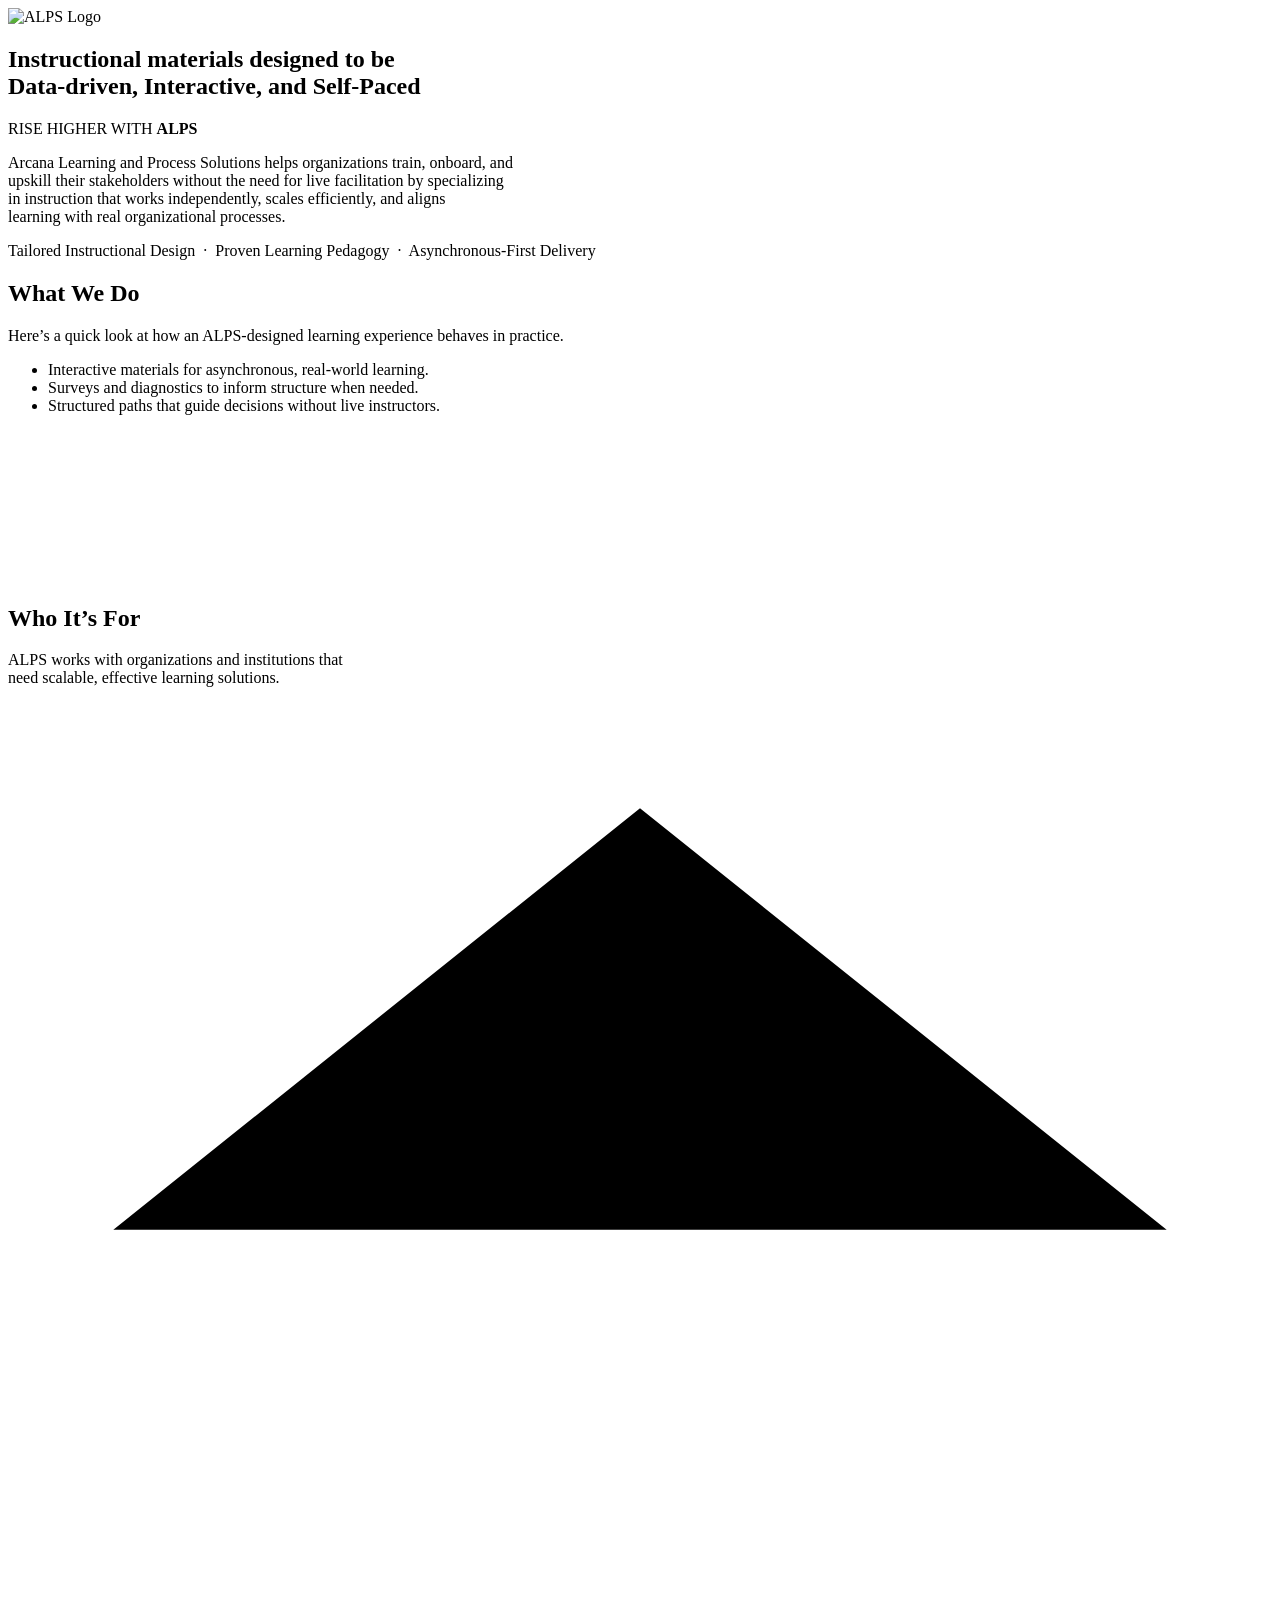
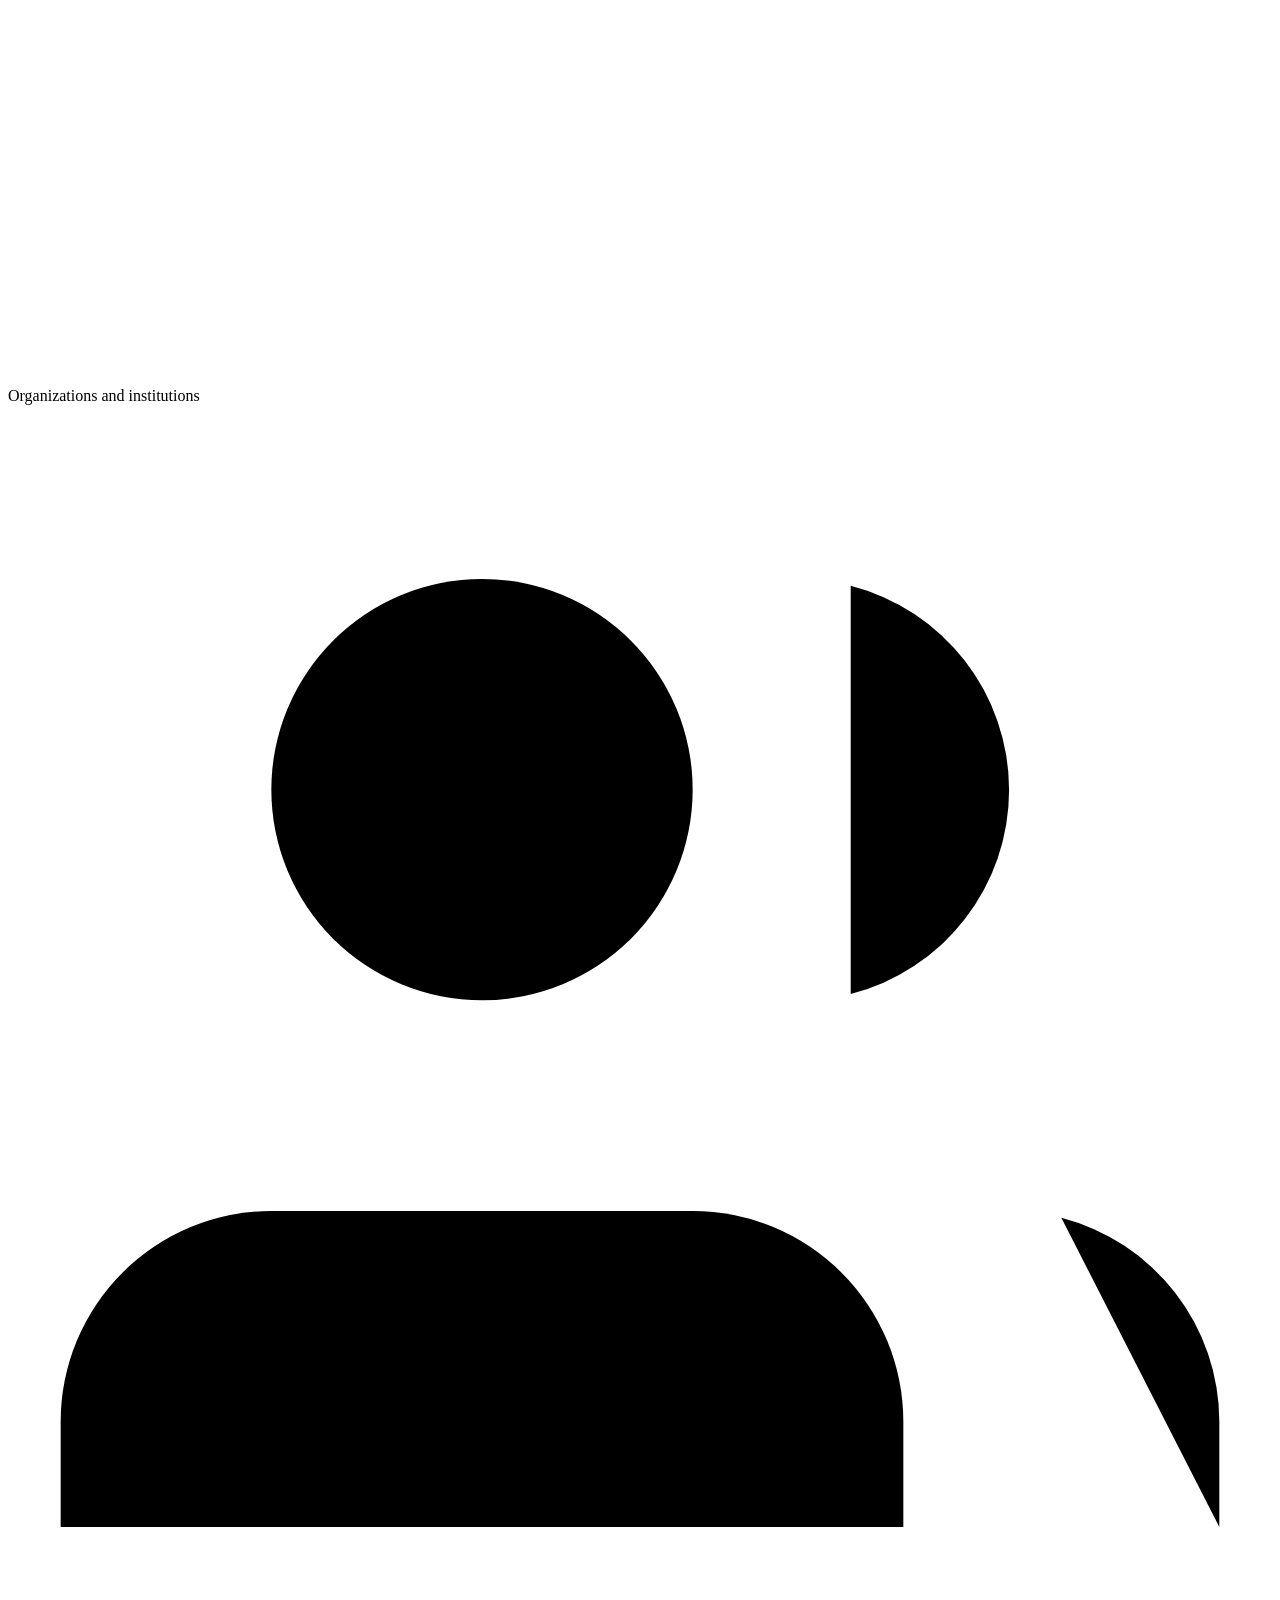
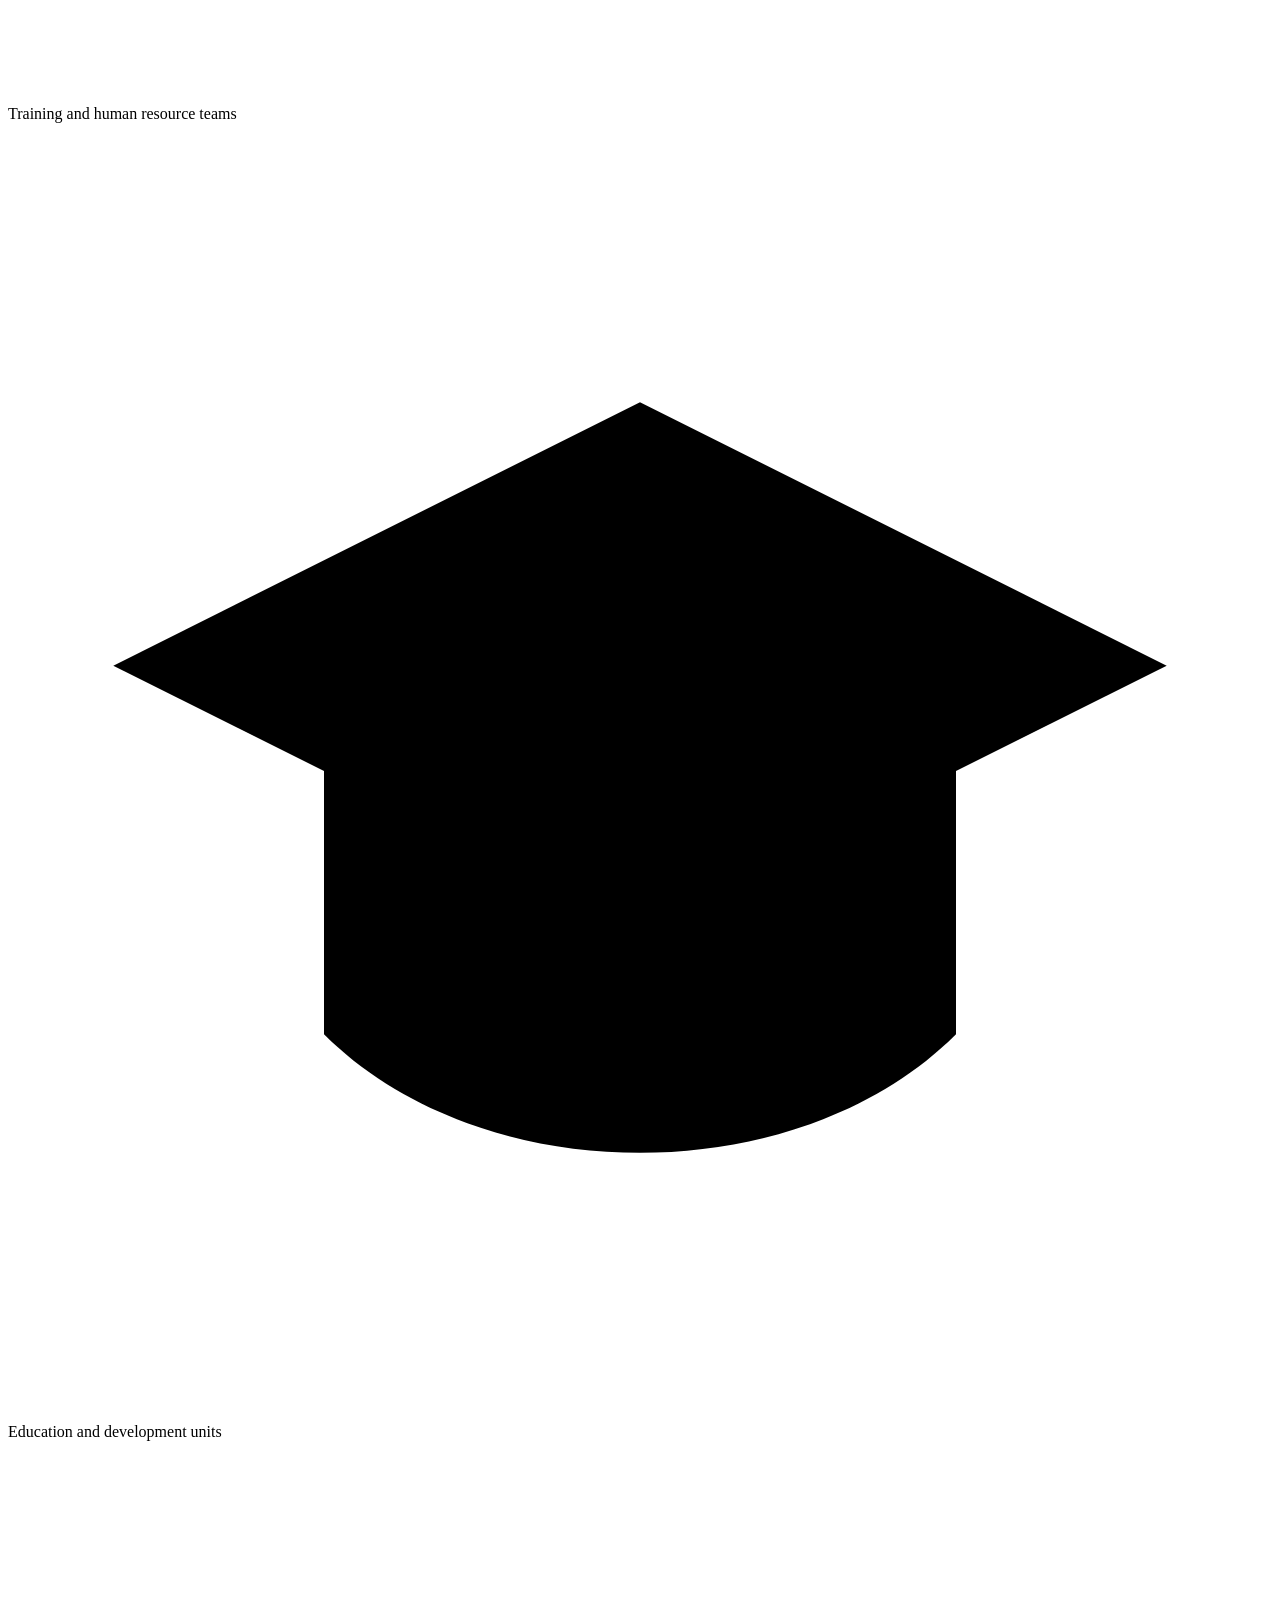
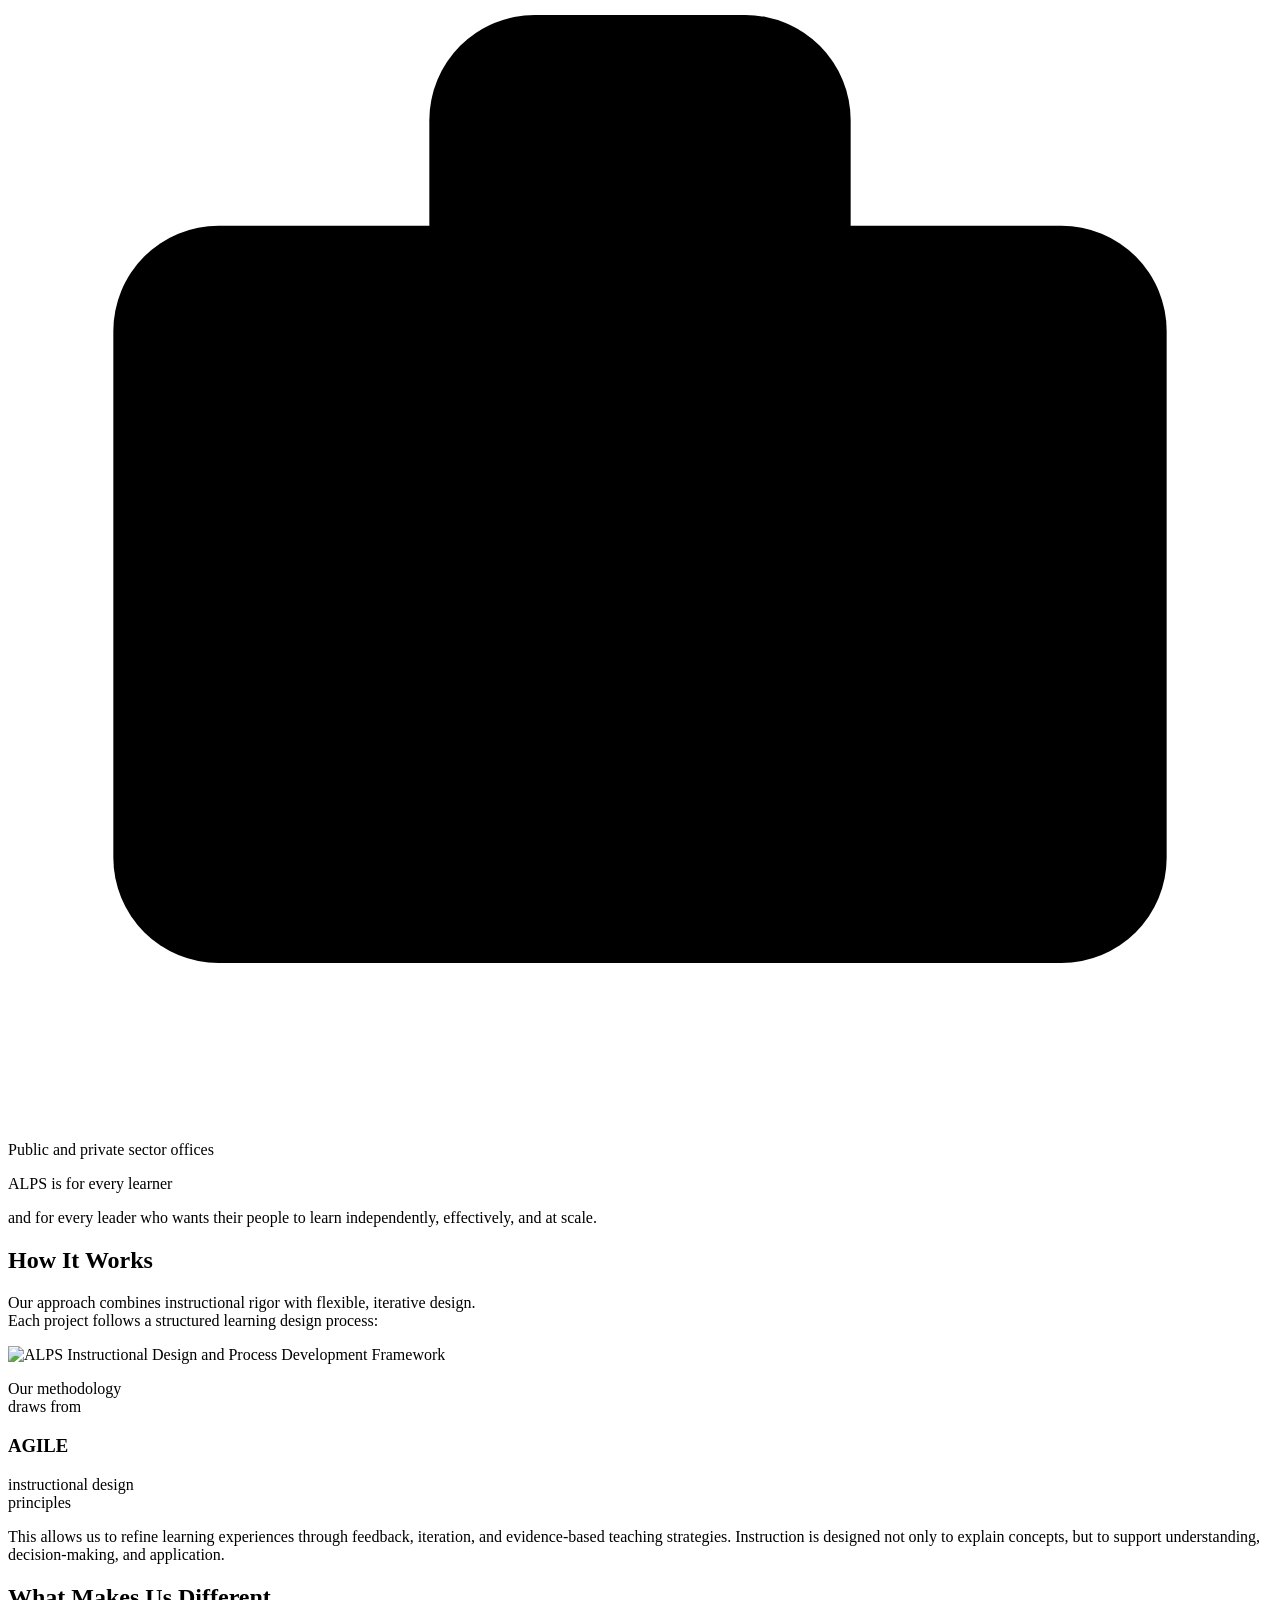
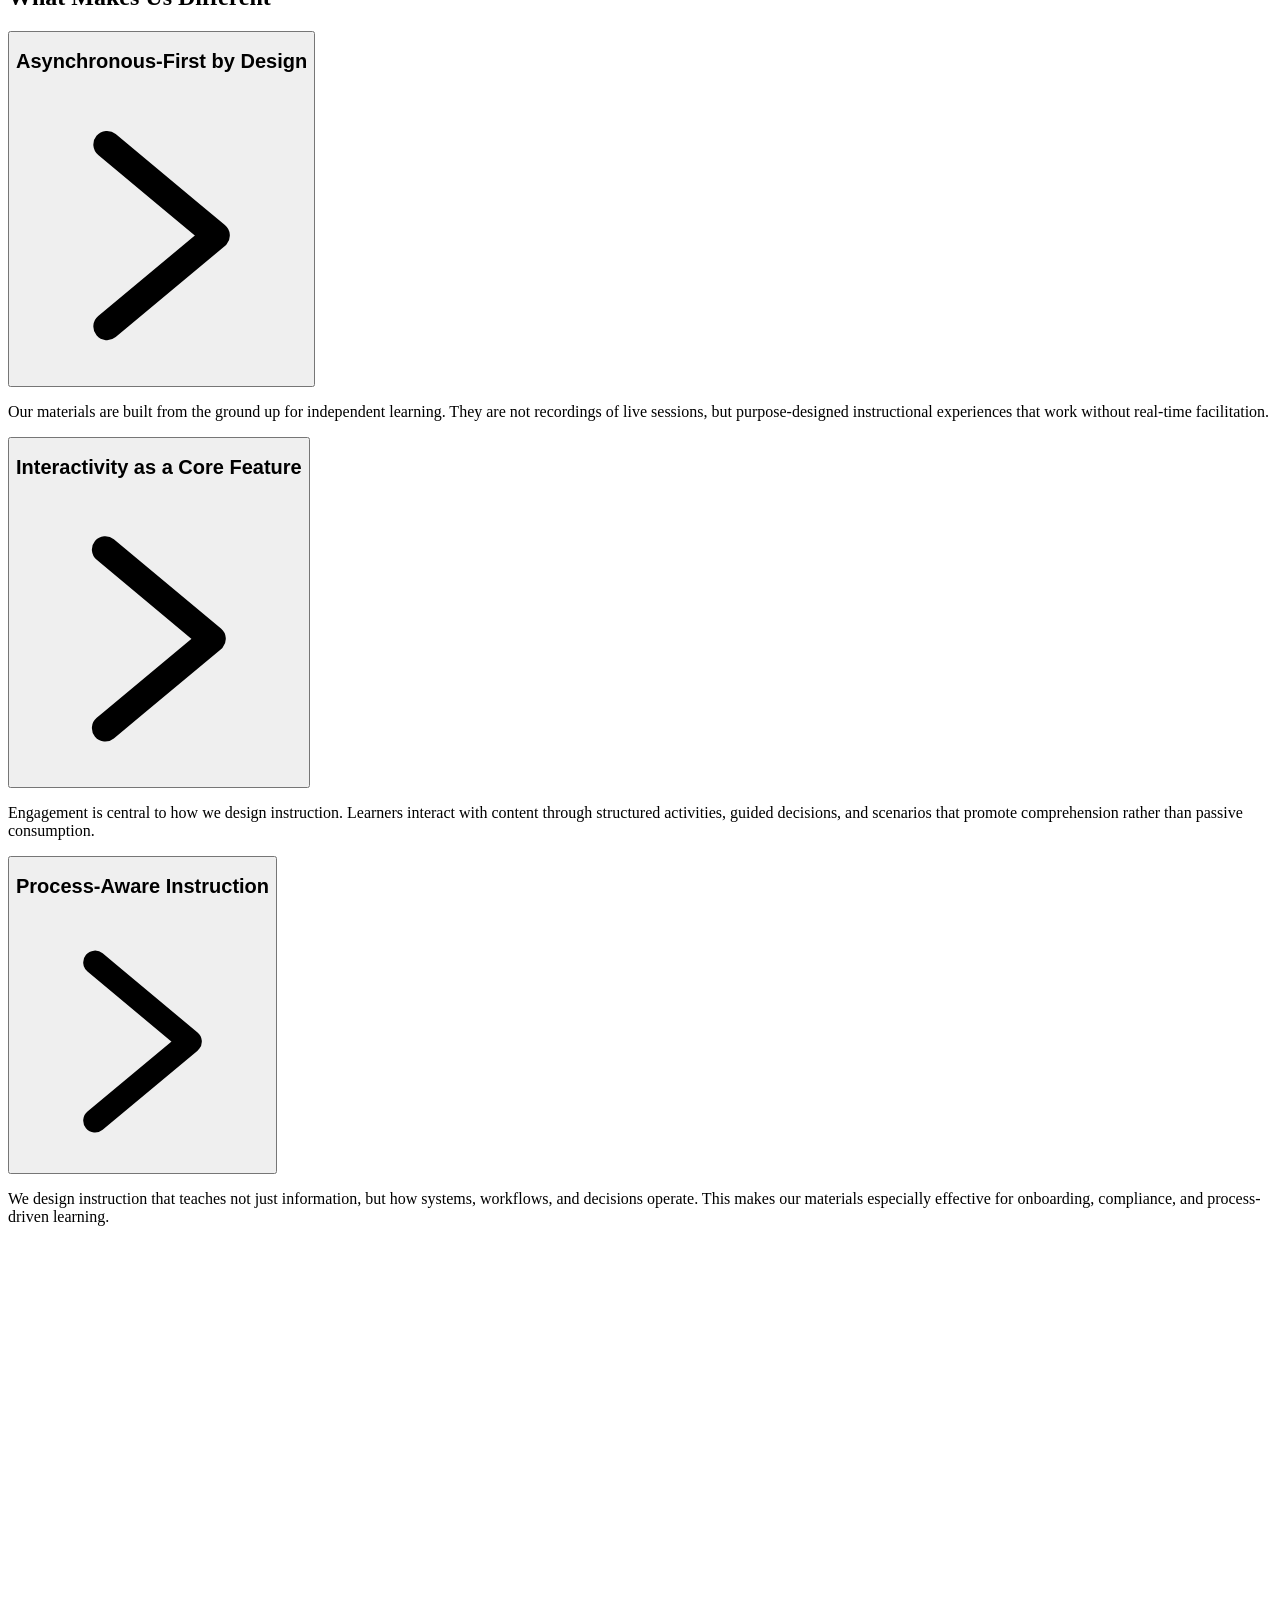
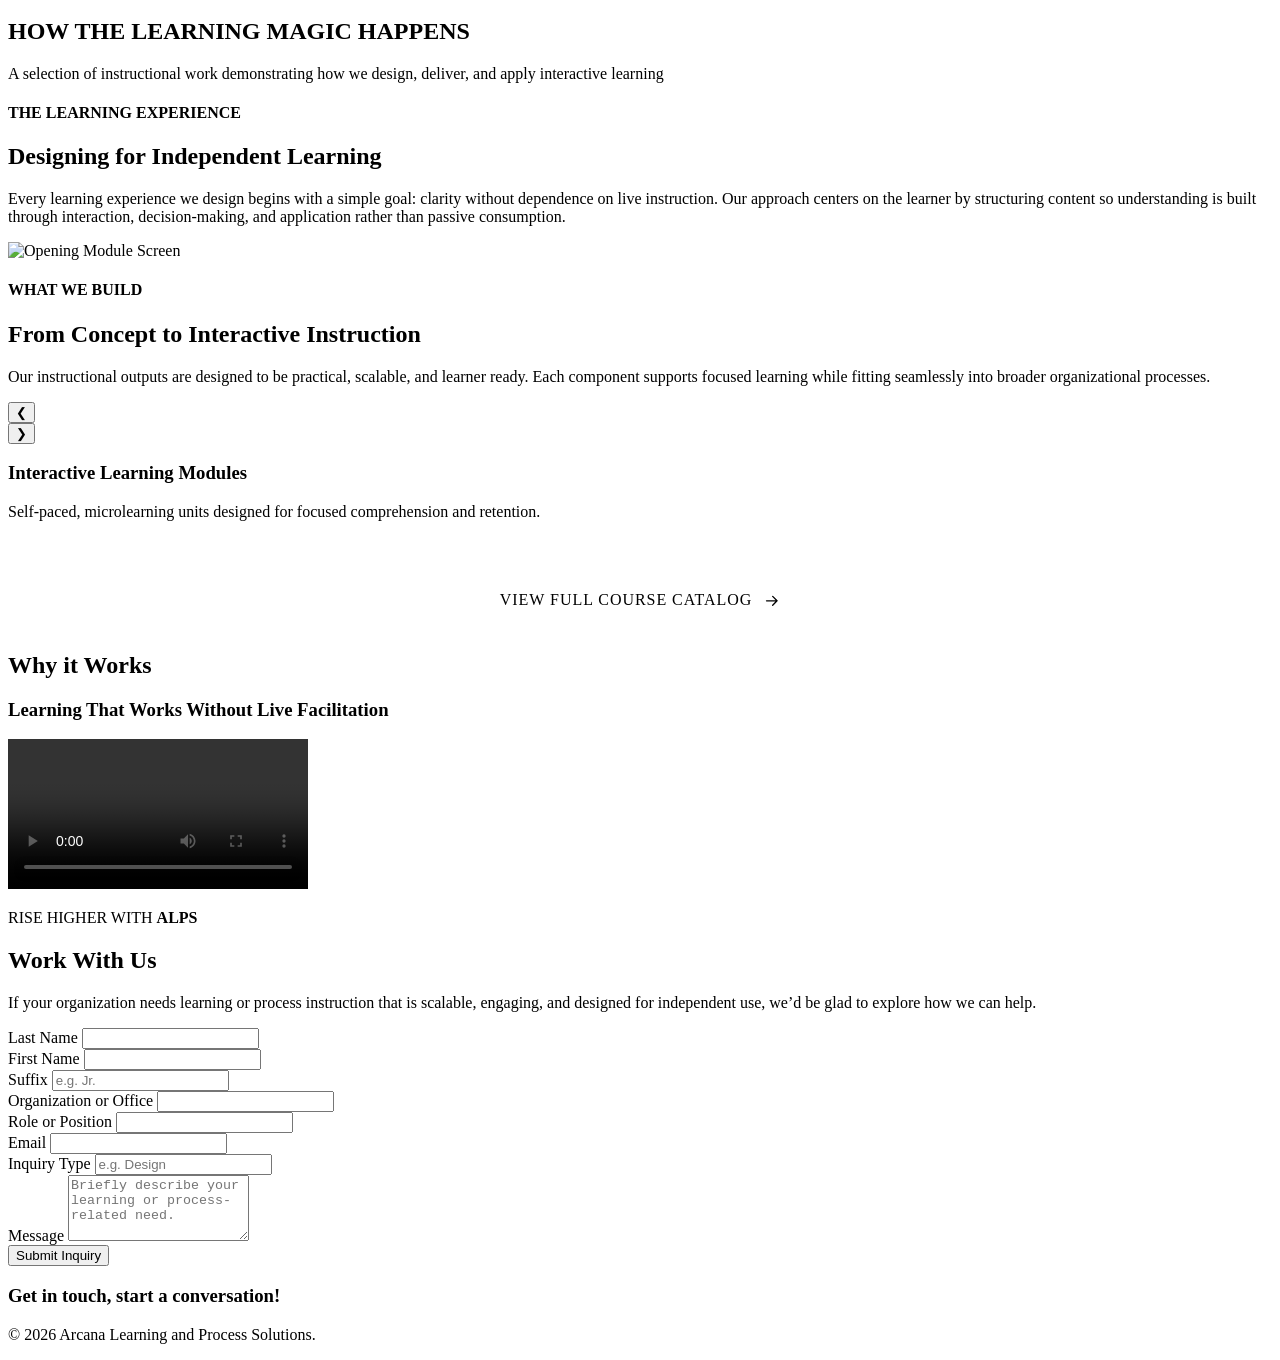
==== index.html @ 4ee0b6ac "way" ====
<!DOCTYPE html>
<html lang="en">
<head>
    <meta charset="UTF-8">
    <meta name="viewport" content="width=device-width, initial-scale=1.0">
    <meta http-equiv="X-UA-Compatible" content="ie=edge">
    <title>Arcana Learning and Process Solutions (ALPS)</title>
    
    <link rel="preconnect" href="https://fonts.googleapis.com">
    <link rel="preconnect" href="https://fonts.gstatic.com" crossorigin>
    <link href="https://fonts.googleapis.com/css2?family=Afacad:wght@400;500;700&display=swap" rel="stylesheet">

    <link rel="stylesheet" href="erbaum/stylesheet.css">
    <link rel="stylesheet" href="cta-button.css">
    <script src="cta-button.js"></script>
    
    <link rel="stylesheet" href="styles.css">
</head>


<body>

    <div class="page-wrapper">
        <header id="main-header">
            <div class="container header-center">
                <img src="ALPS_Logo-04.png" alt="ALPS Logo" class="logo">
            </div>
        </header>

        <main>
            <section id="hero">
                <div class="container">
                    <h1 class="t-title">
                        Instructional materials designed to be<br>
                        <strong>Data-driven, Interactive, and Self-Paced</strong>
                    </h1>

                    <div class="hero-subtitle-wrapper">
                        <p class="t-subtitle">
                            RISE HIGHER WITH <strong><span class="text-gradient">ALPS</span></strong>
                        </p>

                        <div class="star-system hero-star">
                            <div class="star-glow"></div>
                            <div class="star-front"></div>
                        </div>
                    </div>

                    <p class="t-body">
                        Arcana Learning and Process Solutions helps organizations train, onboard, and <br>
                        upskill their stakeholders without the need for live facilitation by specializing <br>
                        in instruction that works independently, scales efficiently, and aligns <br>
                        learning with real organizational processes.
                    </p>
                </div>
            </section>

            <section class="banner-divider">
                <div class="container">
                    <div class="divider-line"></div>
                    <div class="banner-container">
                        <p class="banner-text">
                            Tailored Instructional Design &nbsp;&middot;&nbsp; Proven Learning Pedagogy &nbsp;&middot;&nbsp; Asynchronous-First Delivery
                        </p>
                    </div>
                    <div class="divider-line"></div>
                </div>
            </section>

            <section id="what-we-do">
                <div class="container-70">
                    <div class="what-we-do-card">
                        <div class="what-we-do-layout">
                            <div class="what-we-do-text">
                                <h1 class="section-heading reveal">What We Do</h1>
                                <p class="t-body reveal">
                                    Here’s a quick look at how an ALPS-designed learning experience behaves in practice.
                                </p>

                                <ul class="what-bullets t-body reveal">
                                    <li>Interactive materials for asynchronous, real-world learning.</li>
                                    <li>Surveys and diagnostics to inform structure when needed.</li>
                                    <li>Structured paths that guide decisions without live instructors.</li>
                                </ul>
                            </div>

                            <div class="what-we-do-media reveal">
                                <div class="video-container">
                                    <div id="video-overlay" class="video-overlay">
                                        <div class="play-button-circle">
                                            <div class="play-icon-triangle"></div>
                                        </div>
                                    </div>
                                    
                                    <video id="alps-video" loop playsinline class="responsive-video">
                                        <source src="ALPS_WhatWeDo.mp4" type="video/mp4">
                                        Your browser does not support the video tag.
                                    </video>
                                </div>
                            </div>
                        </div>
                    </div>

                    <!-- Divider OUTSIDE the card shape -->
                    <div class="divider-line section-divider"></div>
                </div>
            </section>

            <section id="who-it-is-for">
                <div class="who-container">
                    <div class="who-header reveal">
                        <div class="star-system who-star">
                            <div class="star-glow"></div>
                            <div class="star-front"></div>
                        </div>
                        <h1 class="section-heading">Who It’s For</h1>
                    </div>

                    <p class="t-body reveal">
                        ALPS works with organizations and institutions that <br> need scalable, effective learning solutions.
                    </p>

                    <div class="who-grid reveal">
                        <div class="who-item">
                            <div class="who-icon">
                                <svg viewBox="0 0 24 24" aria-hidden="true" focusable="false">
                                    <path d="M3 21h18M3 10h18M5 10v11M9 10v11M13 10v11M17 10v11M2 10l10-8 10 8" />
                                </svg>
                            </div>
                            <p class="t-body">Organizations and institutions</p>
                        </div>
                        <div class="who-item">
                            <div class="who-icon">
                                <svg viewBox="0 0 24 24" aria-hidden="true" focusable="false">
                                    <path d="M17 21v-2a4 4 0 0 0-4-4H5a4 4 0 0 0-4 4v2" />
                                    <circle cx="9" cy="7" r="4" />
                                    <path d="M23 21v-2a4 4 0 0 0-3-3.87" />
                                    <path d="M16 3.13a4 4 0 0 1 0 7.75" />
                                </svg>
                            </div>
                            <p class="t-body">Training and human resource teams</p>
                        </div>
                        <div class="who-item">
                            <div class="who-icon">
                                <svg viewBox="0 0 24 24" aria-hidden="true" focusable="false">
                                    <path d="M22 10v6" />
                                    <path d="M2 10l10-5 10 5-10 5z" />
                                    <path d="M6 12v5c3 3 9 3 12 0v-5" />
                                </svg>
                            </div>
                            <p class="t-body">Education and development units</p>
                        </div>
                        <div class="who-item">
                            <div class="who-icon">
                                <svg viewBox="0 0 24 24" aria-hidden="true" focusable="false">
                                    <rect x="2" y="7" width="20" height="14" rx="2" />
                                    <path d="M16 21V5a2 2 0 0 0-2-2h-4a2 2 0 0 0-2 2v16" />
                                </svg>
                            </div>
                            <p class="t-body">Public and private sector offices</p>
                        </div>
                    </div>

                    <div class="who-footer reveal">
                        <p class="banner-text">ALPS is for every learner</p>
                        <p class="italic">and for every leader who wants their people to learn independently, effectively, and at scale.</p>
                    </div>
                    <div class="divider-line section-divider"></div>
                </div>
            </section>

            
            <section id="how-it-works">
            <div class="container-70">
                <div class="how-header reveal">
                        <div class="star-system how-star">
                            <div class="star-glow"></div>
                            <div class="star-front"></div>
                        </div>
                <h1 class="section-heading">How It Works</h1></div>
                <div class="how-slider" id="howSlider">
                <div class="how-track">

                    <!-- Slide 1 -->
                    <article class="how-slide">
                        <div class="how-card how-uneven reveal"> <div class="how-left">
                                <p class="how-body-left"> Our approach combines instructional rigor with flexible, iterative design.<br>
                                    Each project follows a structured learning design process:
                                </p>
                            </div>

                            <div class="how-right">
                                <div class="framework-image-container">
                                    <img src="ALPS_Framework.png" 
                                        alt="ALPS Instructional Design and Process Development Framework" 
                                        class="framework-png">
                                </div>
                            </div>
                        </div>
                    </article>

                    <!-- Slide 2 -->
                    <article class="how-slide reveal">
                    <div class="how-card how-uneven">
                        <div class="how-left2">
                        <p class="how-eyebrow">Our methodology <br> draws from</p>
                        <div class="how-agile-wrapper">
                            <div class="star-system slide2-star1">
                                <div class="star-glow"></div>
                                <div class="star-front"></div>
                            </div>
                        <h3 class="how-agile">AGILE</h3>
                        <div class="star-system slide2-star2">
                                <div class="star-glow"></div>
                                <div class="star-front"></div>
                            </div>
                        </div>
                        <p class="how-eyebrow">instructional design <br>principles</p>
                        </div>
                    

                    <div class="how-right">
                    <p class="how-body-left2">
                        This allows us to refine learning experiences through feedback, iteration, and evidence-based teaching strategies. Instruction is designed not only to explain concepts, but to support understanding, decision-making, and application.
                    </p>
                    </div>
                    </div>

                    </div>
                    </article>

                </div>
                </div>
                <div class="divider-line section-divider"></div>
            </div>
            </section>

            <section id="what-makes-us-different">
                <div class="container-70">
                    <!-- Header with anchored star -->
                    <div class="wmu-header reveal">
                        <h1 class="section-heading">What Makes Us Different</h1>
                        <div class="star-system wmu-star">
                            <div class="star-glow"></div>
                            <div class="star-front"></div>
                        </div>
                    </div>

                    <!-- Accordion -->
                    <div class="wmu-accordion reveal">
                        <!-- Tab 1 -->
                        <button
                            class="wmu-tab wmu-block reveal"
                            type="button"
                            data-panel="wmu-async"
                            aria-expanded="false"
                        >
                                <h2>Asynchronous-First by Design</h2>
                            <span class="wmu-tab-icon" aria-hidden="true">
                                <svg viewBox="0 0 16 16" xmlns="http://www.w3.org/2000/svg">
                                    <path d="M5 3l6 5-6 5" fill="none" stroke="currentColor" stroke-width="1.5"
                                          stroke-linecap="round" stroke-linejoin="round" />
                                </svg>
                            </span>
                        </button>
                        <div
                            class="wmu-panel wmu-block"
                            id="wmu-async"
                            aria-hidden="true"
                        >
                            <div class="wmu-panel-inner">
                                <p class="t-body">
                                    Our materials are built from the ground up for independent learning. They are not recordings of live sessions, but purpose-designed instructional experiences that work without real-time facilitation.
                                </p>
                            </div>
                        </div>

                        <!-- Tab 2 -->
                        <button
                            class="wmu-tab wmu-block reveal"
                            type="button"
                            data-panel="wmu-interactivity"
                            aria-expanded="false"
                        >
                                <h2>Interactivity as a Core Feature</h2>
                            <span class="wmu-tab-icon" aria-hidden="true">
                                <svg viewBox="0 0 16 16" xmlns="http://www.w3.org/2000/svg">
                                    <path d="M5 3l6 5-6 5" fill="none" stroke="currentColor" stroke-width="1.5"
                                          stroke-linecap="round" stroke-linejoin="round" />
                                </svg>
                            </span>
                        </button>
                        <div
                            class="wmu-panel wmu-block"
                            id="wmu-interactivity"
                            aria-hidden="true"
                        >
                            <div class="wmu-panel-inner">
                                <p class="t-body">
                                    Engagement is central to how we design instruction. Learners interact with content through structured activities, guided decisions, and scenarios that promote comprehension rather than passive consumption.
                                </p>
                            </div>
                        </div>

                        <!-- Tab 3 -->
                        <button
                            class="wmu-tab wmu-block reveal"
                            type="button"
                            data-panel="wmu-process"
                            aria-expanded="false"
                        >
                                <h2>Process-Aware Instruction</h2>
                            <span class="wmu-tab-icon" aria-hidden="true">
                                <svg viewBox="0 0 16 16" xmlns="http://www.w3.org/2000/svg">
                                    <path d="M5 3l6 5-6 5" fill="none" stroke="currentColor" stroke-width="1.5"
                                          stroke-linecap="round" stroke-linejoin="round" />
                                </svg>
                            </span>
                        </button>
                        <div
                            class="wmu-panel wmu-block"
                            id="wmu-process"
                            aria-hidden="true"
                        >
                            <div class="wmu-panel-inner">
                                <p class="t-body">
                                    We design instruction that teaches not just information, but how systems, workflows, and decisions operate. This makes our materials especially effective for onboarding, compliance, and process-driven learning.
                                </p>
                            </div>
                        </div>
                    </div>
                </div>



            </section>

            

            <section id="learning-magic">
                <div class="section-transition-gradient"></div>
                <div class="section-transition-gradient2"></div>
                <div class="learning-magic-header">
                    <div class="star-system">
                        <div class="star-front reveal" style="top:-120px; left:340px; width:50px; height:50px;"></div>
                        <div class="star-front reveal" style="top:-70px; left:650px; width:30px; height:30px;"></div>
                        <div class="star-front reveal" style="top:-40px; left:-10px; width:30px; height:30px;"></div>
                        <div class="star-front reveal" style="top:-140px; left:280px; width:30px; height:30px;"></div>
                        <div class="star-front reveal" style="top:0px; left:70px; width:16px; height:16px;"></div>
                        <div class="star-front reveal" style="top:-10px; left:590px; width:16px; height:16px;"></div>
                        <div class="star-front reveal" style="top:-40px; left:120px; width:16px; height:16px;"></div>
                        <div class="star-front reveal" style="top:-100px; left:210px; width:16px; height:16px;"></div>
                        <div class="star-front reveal" style="top:-45px; left:420px; width:16px; height:16px;"></div>
                        <div class="star-front reveal" style="top:-50px; left:240px; width:16px; height:16px;"></div>
                        <div class="star-front reveal" style="top:-65px; left:550px; width:16px; height:16px;"></div>
                        <div class="star-front reveal" style="top:-90px; left:490px; width:16px; height:16px;"></div>
                        <div class="star-front reveal" style="top:-140px; left:400px; width:16px; height:16px;"></div>
                        <div class="star-front reveal" style="top:-130px; left:590px; width:16px; height:16px;"></div>
                        <div class="star-front reveal" style="top:-180px; left:450px; width:16px; height:16px;"></div>
                        <div class="star-front reveal" style="top:-110px; left:100px; width:16px; height:16px;"></div>
                        <div class="star-front reveal" style="top:-200px; left:200px; width:12px; height:12px;"></div>
                        <div class="star-front reveal" style="top:-220px; left:350px; width:12px; height:12px;"></div>
                    </div>
                    <div>
                        <h1 class="t-title reveal">HOW THE LEARNING MAGIC HAPPENS</h1>
                </div>
                        <p class="t-body italic reveal">A selection of instructional work demonstrating how we design, deliver, and apply interactive learning</p>
                    </div>

                <div class="container-70">

                </div>

                <div class="container-70">
        
                    <div class="learning-experience-top reveal-on-scroll">
                        <div class="lx-text">
                            <h4 class="lx-sub">THE LEARNING EXPERIENCE</h4>
                            <h2 class="lx-main">Designing for Independent Learning</h2>
                            <p class="lx-body">
                                Every learning experience we design begins with a simple goal: clarity without dependence on live instruction. Our approach centers on the learner by structuring content so understanding is built through interaction, decision-making, and application rather than passive consumption.
                            </p>
                        </div>
                        <div class="lx-visual">
                            <img src="Opening-Module.png" alt="Opening Module Screen" class="static-module-img">
                        </div>
                    </div>

                    <div class="learning-experience-bottom">
                        <div class="carousel-intro reveal-on-scroll">
                            <h4 class="lx-sub">WHAT WE BUILD</h4>
                            <h2 class="lx-main">From Concept to Interactive Instruction</h2>
                            <p class="lx-body">
                                Our instructional outputs are designed to be practical, scalable, and learner ready. Each component supports focused learning while fitting seamlessly into broader organizational processes.
                            </p>
                        </div>

                        <div class="carousel-wrapper">
                            <button class="nav-arrow prev" id="carouselPrev">&#10094;</button>
                            <div class="carousel-track">
                                <div class="card side-card reveal-on-scroll delay-1" id="slotLeft"></div>
                                <div class="card main-card reveal-on-scroll delay-2" id="slotCenter"></div>
                                <div class="card side-card reveal-on-scroll delay-3" id="slotRight"></div>
                            </div>
                            <button class="nav-arrow next" id="carouselNext">&#10095;</button>
                        </div>
                        <div class="legend-container reveal-on-scroll">
                            <div class="legend-text">
                                <h3 id="legendTitle">Interactive Learning <span class="highlight-pink">Modules</span></h3>
                                <p id="legendDesc">Self-paced, microlearning units designed for focused comprehension and retention.</p>
                            </div>
                        </div>
                        <div class="courses-cta-wrapper reveal-on-scroll">
                            <a href="courses.html" class="courses-cta-btn">
                                <span>View Full Course Catalog</span>
                                <svg viewBox="0 0 20 20" fill="none" xmlns="http://www.w3.org/2000/svg">
                                    <path d="M4 10h12M11 5l5 5-5 5" stroke-width="1.5" stroke-linecap="round" stroke-linejoin="round"/>
                                </svg>
                            </a>
                        </div>
                        <div class="video-sandwich-wrapper reveal-on-scroll">   
                            <div class="horizontal-divider"></div>
                            <div class="video-sandwich-content">
                                <div class="video-text-box">
                                    <h2 class="lx-main">Why it Works</h2>
                                    <h3 class="lx-body">
                                        Learning That Works Without Live Facilitation
                                    </h3>
                                </div>
                                <video class="main-video-player reveal-on-scroll" controls preload="metadata">
                                    <source src="alps-video.mp4" type="video/mp4">
                                    Your browser does not support the video tag.
                                </video>
                            </div>
                            <div class="horizontal-divider"></div>
                        </div>
                    </div>
                </div>                
            </section>


                    <div class="contact-hero-area">
                        <p class="t-subtitle reveal">
                            RISE HIGHER WITH <strong><span class="text-gradient">ALPS</span></strong>
                        </p>
                    </div>


            <section id="contact-wrapper">
                <div class="work-with-us-banner reveal-on-scroll">
                    <div class="container-70">
                        <div class="work-wrapper">
                        <h1 class="work-title">Work With Us</h1>
                                <div class="star-system work-star">
                                    <div class="star-front"></div>
                                </div>
                        </div>
                    </div>
                </div>

                <div class="inquiry-input-area reveal-on-scroll">
                    <div class="container-70">
                        
                        <p class="work-description">
                            If your organization needs learning or process instruction that is scalable, engaging, and designed for independent use, we’d be glad to explore how we can help.
                        </p>

                        <form id="inquiry-form" class="inquiry-form">
                            <div class="form-row">
                                <div class="form-group flex-1">
                                    <label>Last Name</label>
                                    <input type="text" name="last_name" required>
                                </div>
                                <div class="form-group flex-1">
                                    <label>First Name</label>
                                    <input type="text" name="first_name" required>
                                </div>
                                <div class="form-group flex-xs">
                                    <label>Suffix</label>
                                    <input type="text" name="suffix" placeholder="e.g. Jr.">
                                </div>
                            </div>

                            <div class="form-row">
                                <div class="form-group flex-2">
                                    <label>Organization or Office</label>
                                    <input type="text" name="org" required>
                                </div>
                                <div class="form-group flex-1">
                                    <label>Role or Position</label>
                                    <input type="text" name="role" required>
                                </div>
                            </div>

                            <div class="form-row">
                                <div class="form-group flex-2">
                                    <label>Email</label>
                                    <input type="email" name="email" required>
                                </div>
                                <div class="form-group flex-1">
                                    <label>Inquiry Type</label>
                                    <input type="text" name="type" placeholder="e.g. Design">
                                </div>
                            </div>

                            <div class="form-group full-width">
                                <label>Message</label>
                                <textarea name="message" rows="4" placeholder="Briefly describe your learning or process-related need."></textarea>
                            </div>

                            <button type="submit" class="submit-inquiry-btn">Submit Inquiry</button>
                            
                            <div class="form-footer-wrapper">
                            <h3 class="form-footer-msg">Get in touch, start a conversation!</h3>
                                <div class="star-system footer-star">
                                    <div class="star-front"></div>
                                </div>
                            </div>
                        </form>

                        <div id="form-success" class="success-note" style="display: none;">
                            <h3>Get in touch, start a conversation!</h3>
                            <p>Thank you. We have received your inquiry.</p>
                                <div class="star-system footer-star">
                                    <div class="star-front"></div>
                                </div>
                        </div>
                    </div>
                </div>
            </section>

        </main>

        <footer>
            <div class="container">
                <p>&copy; 2026 Arcana Learning and Process Solutions.</p>
            </div>
        </footer>
    </div>

    <script src="script.js"></script>
</body>
</html>
---- cta-button.css ----
/* ============================================================
   COURSES CTA BUTTON — append to styles.css
   (or load as a separate <link> before </head> in index.html)
   ============================================================ */

/* Wrapper: centers the button with breathing room */
.courses-cta-wrapper {
    display: flex;
    justify-content: center;
    padding: 2.5rem 0 0.5rem;
}

/* The button */
.courses-cta-btn {
    position: relative;
    display: inline-flex;
    align-items: center;
    gap: 0.65rem;
    overflow: hidden;

    /* Base look — outlined in accent green on the dark section bg */
    background-color: transparent;
    border: 1.5px solid var(--clr-accent);
    color: var(--clr-accent);
    font-family: var(--ff-header);
    font-size: 1rem;
    font-weight: var(--fw-bold);
    letter-spacing: 0.06em;
    text-decoration: none;
    text-transform: uppercase;
    padding: 0.9rem 2.25rem;
    border-radius: 50px;

    /* Transitions */
    transition:
        color 0.35s ease,
        border-color 0.35s ease,
        transform 0.25s ease,
        box-shadow 0.35s ease;
}

/* Animated fill that slides in from the left on hover */
.courses-cta-btn::before {
    content: "";
    position: absolute;
    inset: 0;
    background-color: var(--clr-accent);
    transform: translateX(-105%);
    transition: transform 0.35s cubic-bezier(0.4, 0, 0.2, 1);
    border-radius: inherit;
    z-index: 0;
}

/* Text and icon sit above the fill */
.courses-cta-btn span,
.courses-cta-btn svg {
    position: relative;
    z-index: 1;
}

/* Arrow icon */
.courses-cta-btn svg {
    width: 1.1em;
    height: 1.1em;
    stroke: currentColor;
    fill: none;
    flex-shrink: 0;
    transition: transform 0.25s ease, stroke 0.35s ease;
}

/* Hover state */
.courses-cta-btn:hover {
    color: var(--clr-primary);
    border-color: var(--clr-accent);
    transform: translateY(-3px);
    box-shadow: 0 8px 28px rgba(0, 193, 142, 0.35);
}

.courses-cta-btn:hover::before {
    transform: translateX(0);
}

/* Arrow nudges right on hover */
.courses-cta-btn:hover svg {
    transform: translateX(4px);
}

/* Active / click feedback */
.courses-cta-btn:active {
    transform: translateY(-1px);
    box-shadow: 0 4px 14px rgba(0, 193, 142, 0.25);
}

/* Pulse ring — draws attention on first scroll-into-view */
@keyframes ctaPulse {
    0%   { box-shadow: 0 0 0 0 rgba(0, 193, 142, 0.45); }
    70%  { box-shadow: 0 0 0 14px rgba(0, 193, 142, 0); }
    100% { box-shadow: 0 0 0 0 rgba(0, 193, 142, 0); }
}

.courses-cta-btn.pulse-once {
    animation: ctaPulse 0.9s ease-out forwards;
}
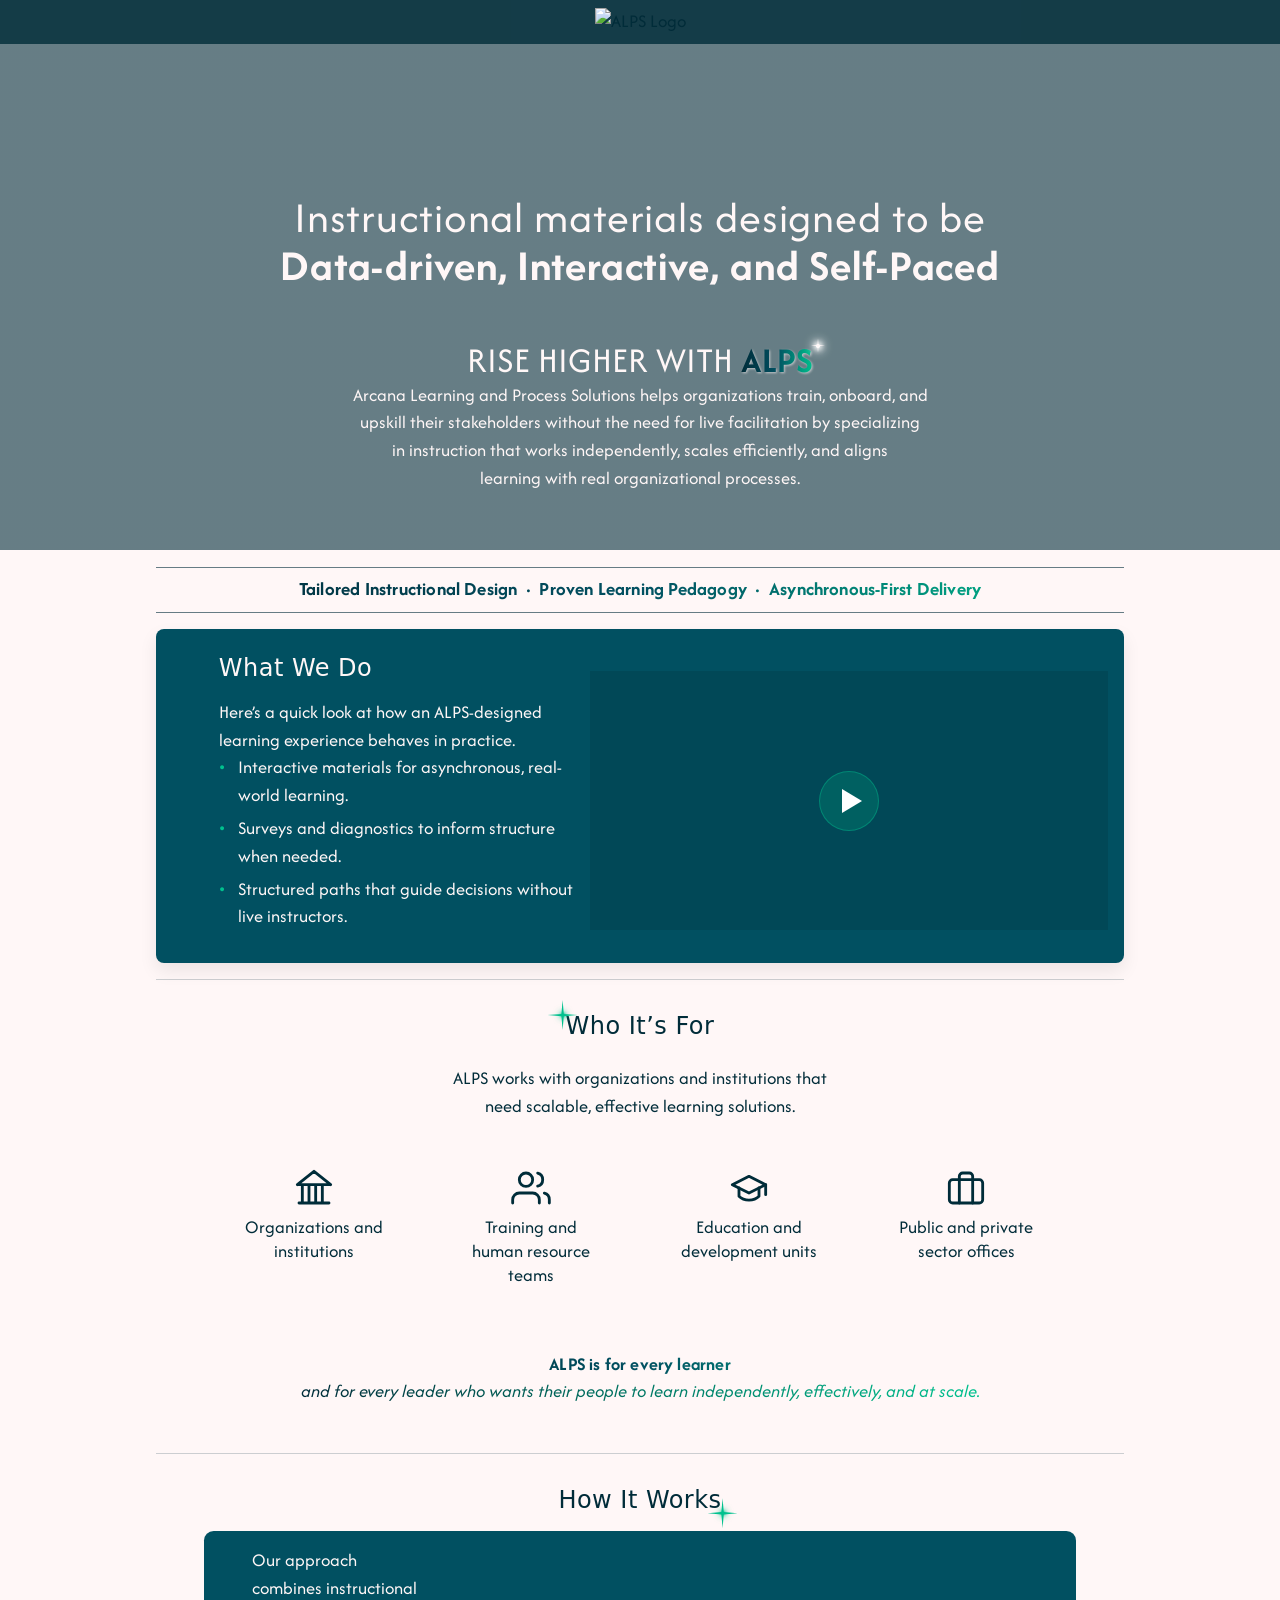
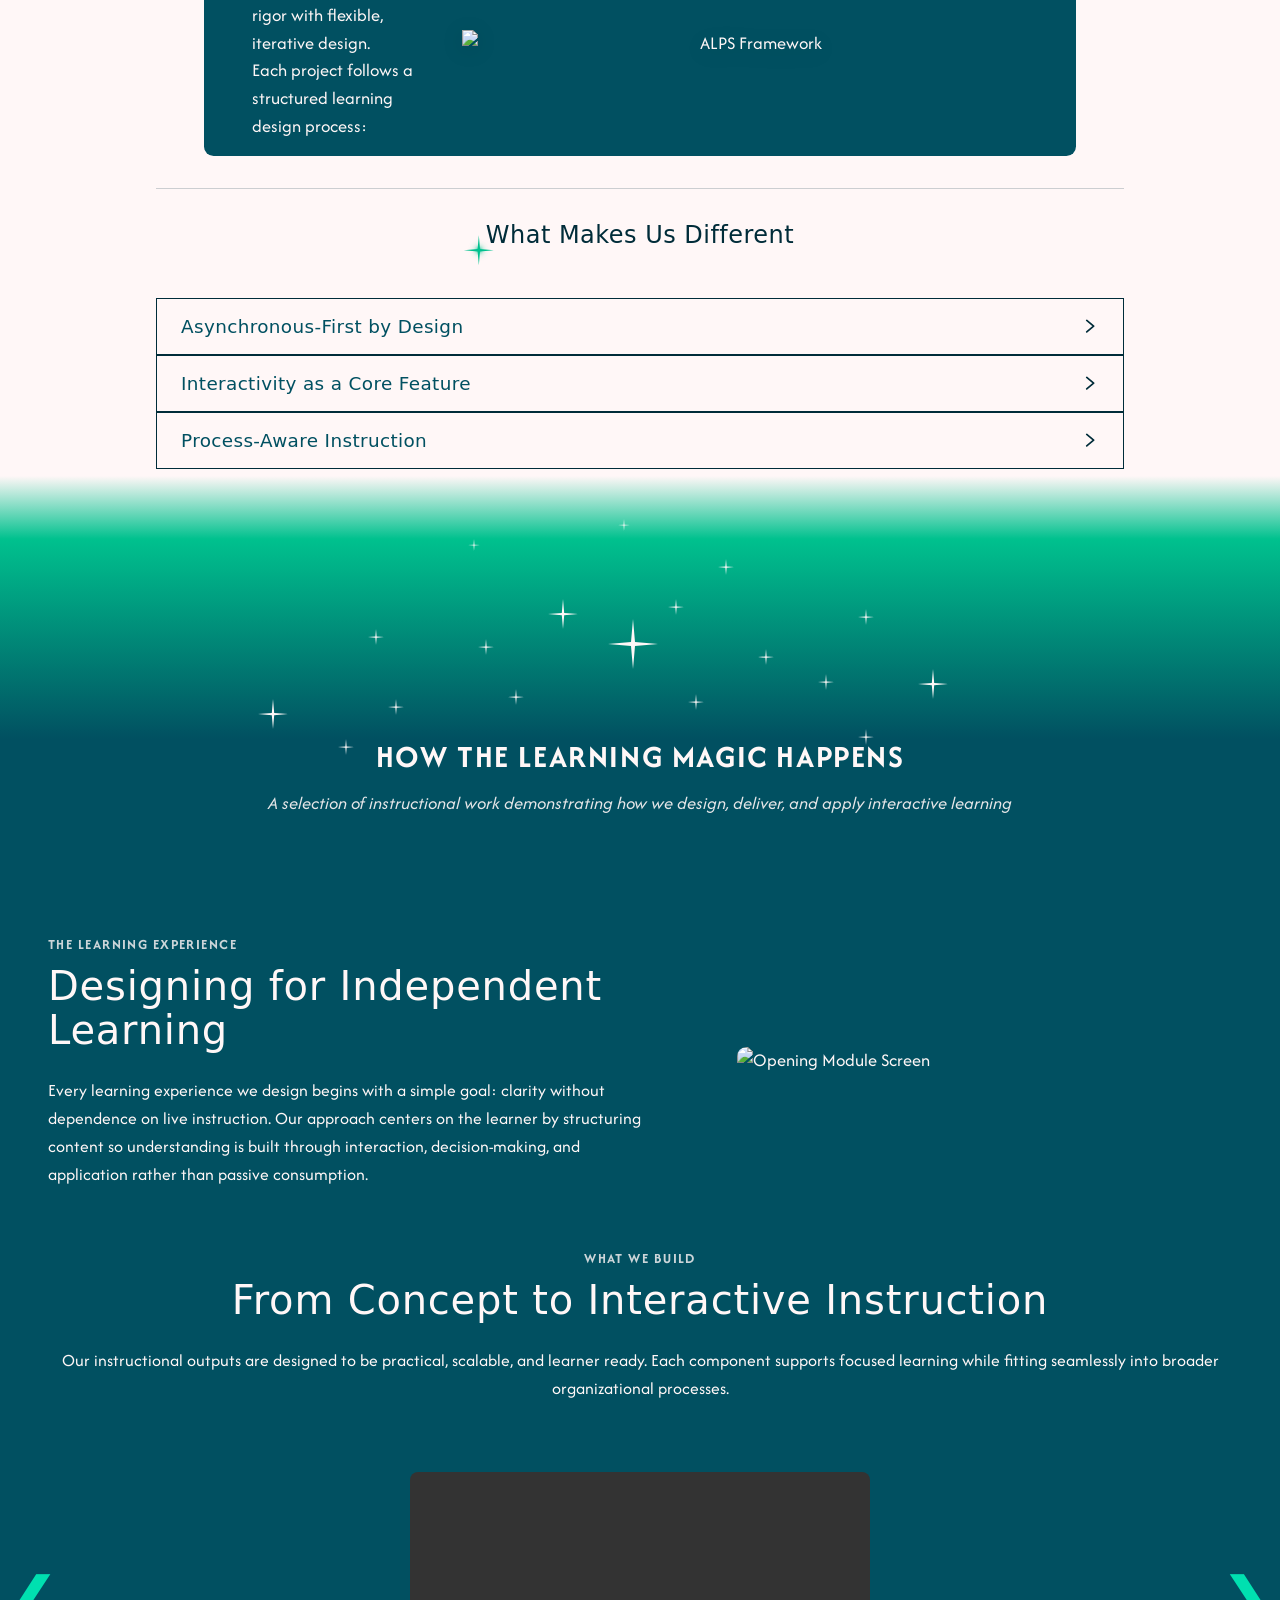
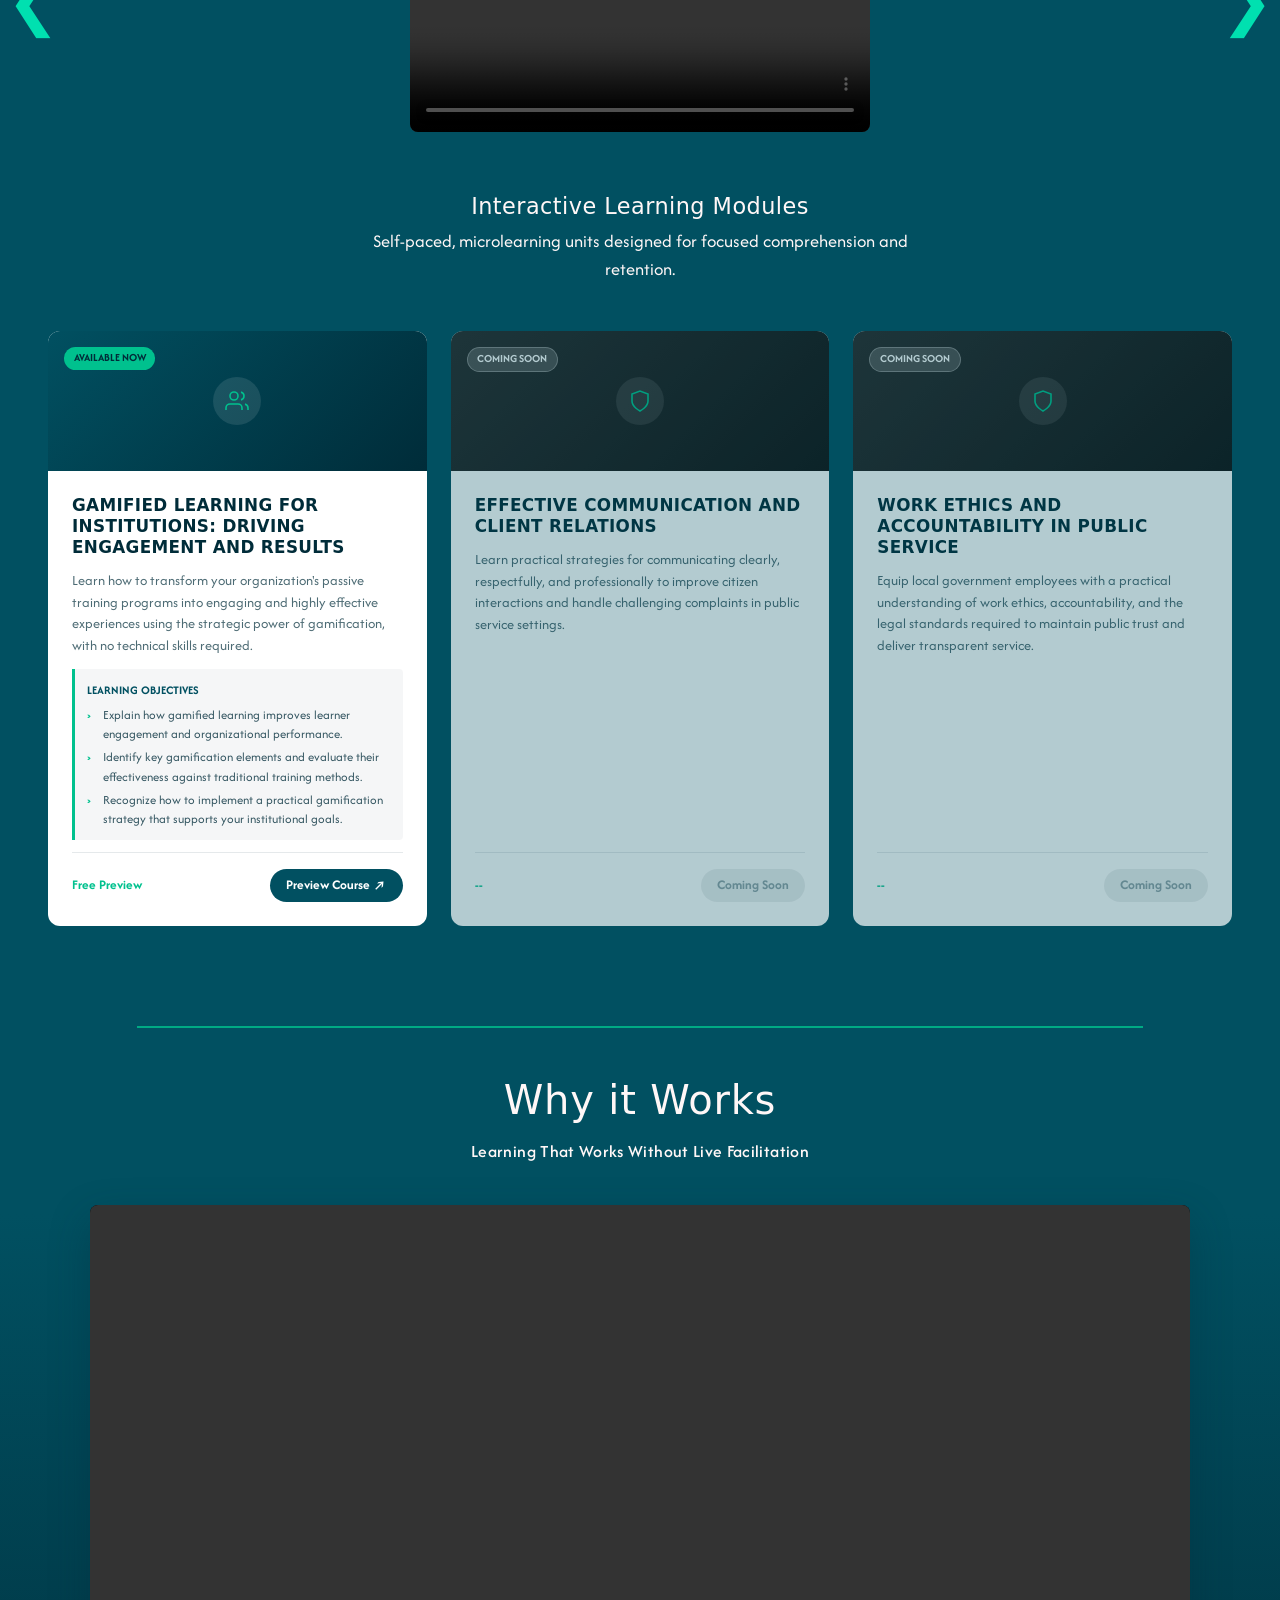
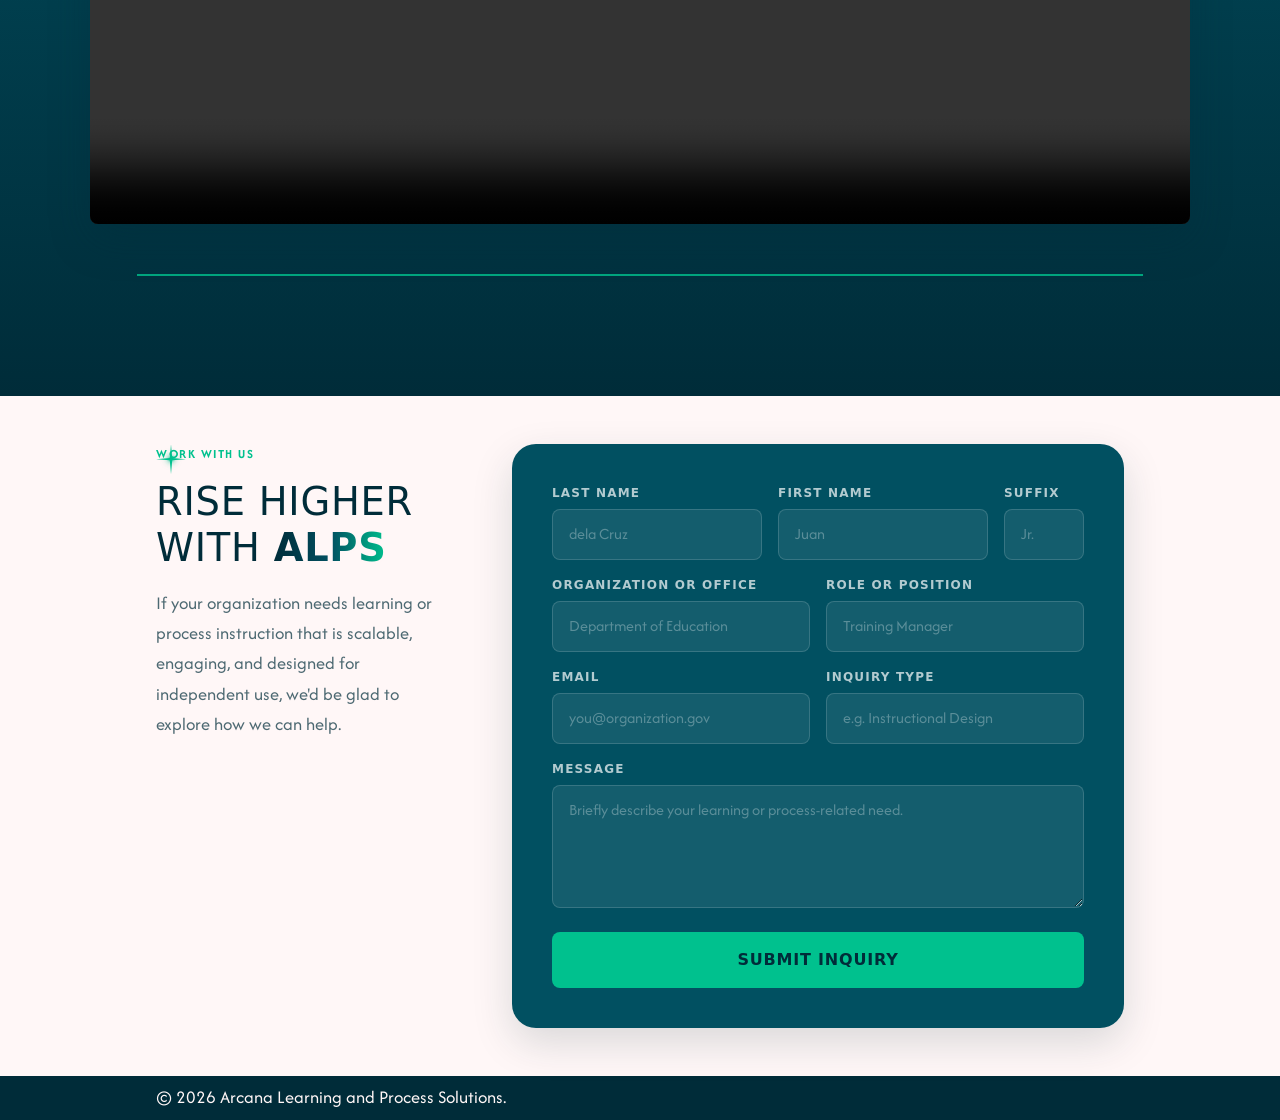
==== commit 5bf72a11: "with web player but no continue button" ====
--- a/index.html
+++ b/index.html
@@ -17,9 +17,7 @@
     <link rel="stylesheet" href="styles.css">
 </head>
 
-
 <body>
-
     <div class="page-wrapper">
         <header id="main-header">
             <div class="container header-center">
@@ -34,18 +32,15 @@
                         Instructional materials designed to be<br>
                         <strong>Data-driven, Interactive, and Self-Paced</strong>
                     </h1>
-
                     <div class="hero-subtitle-wrapper">
                         <p class="t-subtitle">
                             RISE HIGHER WITH <strong><span class="text-gradient">ALPS</span></strong>
                         </p>
-
                         <div class="star-system hero-star">
                             <div class="star-glow"></div>
                             <div class="star-front"></div>
                         </div>
                     </div>
-
                     <p class="t-body">
                         Arcana Learning and Process Solutions helps organizations train, onboard, and <br>
                         upskill their stakeholders without the need for live facilitation by specializing <br>
@@ -76,14 +71,12 @@
                                 <p class="t-body reveal">
                                     Here’s a quick look at how an ALPS-designed learning experience behaves in practice.
                                 </p>
-
                                 <ul class="what-bullets t-body reveal">
                                     <li>Interactive materials for asynchronous, real-world learning.</li>
                                     <li>Surveys and diagnostics to inform structure when needed.</li>
                                     <li>Structured paths that guide decisions without live instructors.</li>
                                 </ul>
                             </div>
-
                             <div class="what-we-do-media reveal">
                                 <div class="video-container">
                                     <div id="video-overlay" class="video-overlay">
@@ -91,7 +84,6 @@
                                             <div class="play-icon-triangle"></div>
                                         </div>
                                     </div>
-                                    
                                     <video id="alps-video" loop playsinline class="responsive-video">
                                         <source src="ALPS_WhatWeDo.mp4" type="video/mp4">
                                         Your browser does not support the video tag.
@@ -100,8 +92,6 @@
                             </div>
                         </div>
                     </div>
-
-                    <!-- Divider OUTSIDE the card shape -->
                     <div class="divider-line section-divider"></div>
                 </div>
             </section>
@@ -115,11 +105,9 @@
                         </div>
                         <h1 class="section-heading">Who It’s For</h1>
                     </div>
-
                     <p class="t-body reveal">
                         ALPS works with organizations and institutions that <br> need scalable, effective learning solutions.
                     </p>
-
                     <div class="who-grid reveal">
                         <div class="who-item">
                             <div class="who-icon">
@@ -160,7 +148,6 @@
                             <p class="t-body">Public and private sector offices</p>
                         </div>
                     </div>
-
                     <div class="who-footer reveal">
                         <p class="banner-text">ALPS is for every learner</p>
                         <p class="italic">and for every leader who wants their people to learn independently, effectively, and at scale.</p>
@@ -169,75 +156,63 @@
                 </div>
             </section>
 
-            
             <section id="how-it-works">
-            <div class="container-70">
-                <div class="how-header reveal">
+                <div class="container-70">
+                    <div class="how-header reveal">
                         <div class="star-system how-star">
                             <div class="star-glow"></div>
                             <div class="star-front"></div>
                         </div>
-                <h1 class="section-heading">How It Works</h1></div>
-                <div class="how-slider" id="howSlider">
-                <div class="how-track">
-
-                    <!-- Slide 1 -->
-                    <article class="how-slide">
-                        <div class="how-card how-uneven reveal"> <div class="how-left">
-                                <p class="how-body-left"> Our approach combines instructional rigor with flexible, iterative design.<br>
-                                    Each project follows a structured learning design process:
-                                </p>
-                            </div>
-
-                            <div class="how-right">
-                                <div class="framework-image-container">
-                                    <img src="ALPS_Framework.png" 
-                                        alt="ALPS Instructional Design and Process Development Framework" 
-                                        class="framework-png">
-                                </div>
-                            </div>
-                        </div>
-                    </article>
-
-                    <!-- Slide 2 -->
-                    <article class="how-slide reveal">
-                    <div class="how-card how-uneven">
-                        <div class="how-left2">
-                        <p class="how-eyebrow">Our methodology <br> draws from</p>
-                        <div class="how-agile-wrapper">
-                            <div class="star-system slide2-star1">
-                                <div class="star-glow"></div>
-                                <div class="star-front"></div>
-                            </div>
-                        <h3 class="how-agile">AGILE</h3>
-                        <div class="star-system slide2-star2">
-                                <div class="star-glow"></div>
-                                <div class="star-front"></div>
-                            </div>
-                        </div>
-                        <p class="how-eyebrow">instructional design <br>principles</p>
-                        </div>
-                    
-
-                    <div class="how-right">
-                    <p class="how-body-left2">
-                        This allows us to refine learning experiences through feedback, iteration, and evidence-based teaching strategies. Instruction is designed not only to explain concepts, but to support understanding, decision-making, and application.
-                    </p>
-                    </div>
-                    </div>
-
-                    </div>
-                    </article>
-
-                </div>
-                </div>
-                <div class="divider-line section-divider"></div>
-            </div>
+                        <h1 class="section-heading">How It Works</h1>
+                    </div>
+                    <div class="how-slider" id="howSlider">
+                        <div class="how-track">
+                            <article class="how-slide">
+                                <div class="how-card how-uneven reveal">
+                                    <div class="how-left">
+                                        <p class="how-body-left">Our approach combines instructional rigor with flexible, iterative design.<br>
+                                            Each project follows a structured learning design process:
+                                        </p>
+                                    </div>
+                                    <div class="how-right">
+                                        <div class="framework-image-container">
+                                            <img src="ALPS_Framework.png" alt="ALPS Framework" class="framework-png">
+                                        </div>
+                                    </div>
+                                </div>
+                            </article>
+                            <article class="how-slide reveal">
+                                <div class="how-card how-uneven">
+                                    <div class="how-left2">
+                                        <p class="how-eyebrow">Our methodology <br> draws from</p>
+                                        <div class="how-agile-wrapper">
+                                            <div class="star-system slide2-star1">
+                                                <div class="star-glow"></div>
+                                                <div class="star-front"></div>
+                                            </div>
+                                            <h3 class="how-agile">AGILE</h3>
+                                            <div class="star-system slide2-star2">
+                                                <div class="star-glow"></div>
+                                                <div class="star-front"></div>
+                                            </div>
+                                        </div>
+                                        <p class="how-eyebrow">instructional design <br>principles</p>
+                                    </div>
+                                    <div class="how-right">
+                                        <p class="how-body-left2">
+                                            This allows us to refine learning experiences through feedback, iteration, and evidence-based teaching strategies. Instruction is designed not only to explain concepts, but to support understanding, decision-making, and application.
+                                        </p>
+                                    </div>
+                                </div>
+                            </article>
+                        </div>
+                    </div>
+                    <div class="divider-line section-divider"></div>
+                </div>
             </section>
 
             <section id="what-makes-us-different">
                 <div class="container-70">
-                    <!-- Header with anchored star -->
                     <div class="wmu-header reveal">
                         <h1 class="section-heading">What Makes Us Different</h1>
                         <div class="star-system wmu-star">
@@ -245,97 +220,43 @@
                             <div class="star-front"></div>
                         </div>
                     </div>
-
-                    <!-- Accordion -->
                     <div class="wmu-accordion reveal">
-                        <!-- Tab 1 -->
-                        <button
-                            class="wmu-tab wmu-block reveal"
-                            type="button"
-                            data-panel="wmu-async"
-                            aria-expanded="false"
-                        >
-                                <h2>Asynchronous-First by Design</h2>
+                        <button class="wmu-tab wmu-block reveal" type="button" data-panel="wmu-async" aria-expanded="false">
+                            <h2>Asynchronous-First by Design</h2>
                             <span class="wmu-tab-icon" aria-hidden="true">
-                                <svg viewBox="0 0 16 16" xmlns="http://www.w3.org/2000/svg">
-                                    <path d="M5 3l6 5-6 5" fill="none" stroke="currentColor" stroke-width="1.5"
-                                          stroke-linecap="round" stroke-linejoin="round" />
-                                </svg>
+                                <svg viewBox="0 0 16 16"><path d="M5 3l6 5-6 5" fill="none" stroke="currentColor" stroke-width="1.5" stroke-linecap="round" stroke-linejoin="round" /></svg>
                             </span>
                         </button>
-                        <div
-                            class="wmu-panel wmu-block"
-                            id="wmu-async"
-                            aria-hidden="true"
-                        >
+                        <div class="wmu-panel wmu-block" id="wmu-async" aria-hidden="true">
                             <div class="wmu-panel-inner">
-                                <p class="t-body">
-                                    Our materials are built from the ground up for independent learning. They are not recordings of live sessions, but purpose-designed instructional experiences that work without real-time facilitation.
-                                </p>
-                            </div>
-                        </div>
-
-                        <!-- Tab 2 -->
-                        <button
-                            class="wmu-tab wmu-block reveal"
-                            type="button"
-                            data-panel="wmu-interactivity"
-                            aria-expanded="false"
-                        >
-                                <h2>Interactivity as a Core Feature</h2>
+                                <p class="t-body">Our materials are built from the ground up for independent learning. They are not recordings of live sessions, but purpose-designed instructional experiences that work without real-time facilitation.</p>
+                            </div>
+                        </div>
+                        <button class="wmu-tab wmu-block reveal" type="button" data-panel="wmu-interactivity" aria-expanded="false">
+                            <h2>Interactivity as a Core Feature</h2>
                             <span class="wmu-tab-icon" aria-hidden="true">
-                                <svg viewBox="0 0 16 16" xmlns="http://www.w3.org/2000/svg">
-                                    <path d="M5 3l6 5-6 5" fill="none" stroke="currentColor" stroke-width="1.5"
-                                          stroke-linecap="round" stroke-linejoin="round" />
-                                </svg>
+                                <svg viewBox="0 0 16 16"><path d="M5 3l6 5-6 5" fill="none" stroke="currentColor" stroke-width="1.5" stroke-linecap="round" stroke-linejoin="round" /></svg>
                             </span>
                         </button>
-                        <div
-                            class="wmu-panel wmu-block"
-                            id="wmu-interactivity"
-                            aria-hidden="true"
-                        >
+                        <div class="wmu-panel wmu-block" id="wmu-interactivity" aria-hidden="true">
                             <div class="wmu-panel-inner">
-                                <p class="t-body">
-                                    Engagement is central to how we design instruction. Learners interact with content through structured activities, guided decisions, and scenarios that promote comprehension rather than passive consumption.
-                                </p>
-                            </div>
-                        </div>
-
-                        <!-- Tab 3 -->
-                        <button
-                            class="wmu-tab wmu-block reveal"
-                            type="button"
-                            data-panel="wmu-process"
-                            aria-expanded="false"
-                        >
-                                <h2>Process-Aware Instruction</h2>
+                                <p class="t-body">Engagement is central to how we design instruction. Learners interact with content through structured activities, guided decisions, and scenarios that promote comprehension rather than passive consumption.</p>
+                            </div>
+                        </div>
+                        <button class="wmu-tab wmu-block reveal" type="button" data-panel="wmu-process" aria-expanded="false">
+                            <h2>Process-Aware Instruction</h2>
                             <span class="wmu-tab-icon" aria-hidden="true">
-                                <svg viewBox="0 0 16 16" xmlns="http://www.w3.org/2000/svg">
-                                    <path d="M5 3l6 5-6 5" fill="none" stroke="currentColor" stroke-width="1.5"
-                                          stroke-linecap="round" stroke-linejoin="round" />
-                                </svg>
+                                <svg viewBox="0 0 16 16"><path d="M5 3l6 5-6 5" fill="none" stroke="currentColor" stroke-width="1.5" stroke-linecap="round" stroke-linejoin="round" /></svg>
                             </span>
                         </button>
-                        <div
-                            class="wmu-panel wmu-block"
-                            id="wmu-process"
-                            aria-hidden="true"
-                        >
+                        <div class="wmu-panel wmu-block" id="wmu-process" aria-hidden="true">
                             <div class="wmu-panel-inner">
-                                <p class="t-body">
-                                    We design instruction that teaches not just information, but how systems, workflows, and decisions operate. This makes our materials especially effective for onboarding, compliance, and process-driven learning.
-                                </p>
-                            </div>
-                        </div>
-                    </div>
-                </div>
-
-
-
-            </section>
-
-            
+                                <p class="t-body">We design instruction that teaches not just information, but how systems, workflows, and decisions operate. This makes our materials especially effective for onboarding, compliance, and process-driven learning.</p>
+                            </div>
+                        </div>
+                    </div>
+                </div>
+            </section>
 
             <section id="learning-magic">
                 <div class="section-transition-gradient"></div>
@@ -363,16 +284,11 @@
                     </div>
                     <div>
                         <h1 class="t-title reveal">HOW THE LEARNING MAGIC HAPPENS</h1>
-                </div>
-                        <p class="t-body italic reveal">A selection of instructional work demonstrating how we design, deliver, and apply interactive learning</p>
-                    </div>
+                    </div>
+                    <p class="t-body italic reveal">A selection of instructional work demonstrating how we design, deliver, and apply interactive learning</p>
+                </div>
 
                 <div class="container-70">
-
-                </div>
-
-                <div class="container-70">
-        
                     <div class="learning-experience-top reveal-on-scroll">
                         <div class="lx-text">
                             <h4 class="lx-sub">THE LEARNING EXPERIENCE</h4>
@@ -394,7 +310,6 @@
                                 Our instructional outputs are designed to be practical, scalable, and learner ready. Each component supports focused learning while fitting seamlessly into broader organizational processes.
                             </p>
                         </div>
-
                         <div class="carousel-wrapper">
                             <button class="nav-arrow prev" id="carouselPrev">&#10094;</button>
                             <div class="carousel-track">
@@ -406,17 +321,70 @@
                         </div>
                         <div class="legend-container reveal-on-scroll">
                             <div class="legend-text">
-                                <h3 id="legendTitle">Interactive Learning <span class="highlight-pink">Modules</span></h3>
+                                <h3 id="legendTitle">Interactive Learning Modules</h3>
                                 <p id="legendDesc">Self-paced, microlearning units designed for focused comprehension and retention.</p>
                             </div>
                         </div>
-                        <div class="courses-cta-wrapper reveal-on-scroll">
-                            <a href="courses.html" class="courses-cta-btn">
-                                <span>View Full Course Catalog</span>
-                                <svg viewBox="0 0 20 20" fill="none" xmlns="http://www.w3.org/2000/svg">
-                                    <path d="M4 10h12M11 5l5 5-5 5" stroke-width="1.5" stroke-linecap="round" stroke-linejoin="round"/>
-                                </svg>
-                            </a>
+                        
+                        <div class="inline-catalog-wrapper reveal-on-scroll">
+                            <div class="catalog-grid">
+                                <div class="catalog-card">
+                                    <div class="catalog-thumb">
+                                        <span class="catalog-badge badge-available">Available Now</span>
+                                        <div class="catalog-thumb-icon">
+                                            <svg viewBox="0 0 24 24" fill="none" stroke-width="1.6"><path d="M17 21v-2a4 4 0 0 0-4-4H5a4 4 0 0 0-4 4v2"/><circle cx="9" cy="7" r="4"/><path d="M23 21v-2a4 4 0 0 0-3-3.87M16 3.13a4 4 0 0 1 0 7.75"/></svg>
+                                        </div>
+                                    </div>
+                                    <div class="catalog-body">
+                                        <h3 class="catalog-title">Gamified Learning for Institutions: Driving Engagement and Results </h3>
+                                        <p class="catalog-desc">Learn how to transform your organization's passive training programs into engaging and highly effective experiences using the strategic power of gamification, with no technical skills required.</p>
+                                        <div class="catalog-objectives">
+                                            <h4>Learning Objectives</h4>
+                                            <ul>
+                                                <li>Explain how gamified learning improves learner engagement and organizational performance.</li>
+                                                <li>Identify key gamification elements and evaluate their effectiveness against traditional training methods.</li>
+                                                <li>Recognize how to implement a practical gamification strategy that supports your institutional goals.</li>
+                                            </ul>
+                                        </div>
+                                        <div class="catalog-footer">
+                                            <span class="catalog-price">Free Preview</span>
+                                            <a href="courses.html?course=sped" class="btn-preview">Preview Course ↗</a>
+                                        </div>
+                                    </div>
+                                </div>
+                                <div class="catalog-card catalog-card--soon">
+                                    <div class="catalog-thumb catalog-thumb--soon">
+                                        <span class="catalog-badge badge-soon">Coming Soon</span>
+                                        <div class="catalog-thumb-icon">
+                                            <svg viewBox="0 0 24 24" fill="none" stroke-width="1.6"><path d="M12 22s8-4 8-10V5l-8-3-8 3v7c0 6 8 10 8 10z"/></svg>
+                                        </div>
+                                    </div>
+                                    <div class="catalog-body">
+                                        <h3 class="catalog-title">Effective Communication and Client Relations</h3>
+                                        <p class="catalog-desc"> Learn practical strategies for communicating clearly, respectfully, and professionally to improve citizen interactions and handle challenging complaints in public service settings.</p>
+                                        <div class="catalog-footer mt-auto">
+                                            <span class="catalog-price">--</span>
+                                            <span class="btn-coming-soon">Coming Soon</span>
+                                        </div>
+                                    </div>
+                                </div>
+                                <div class="catalog-card catalog-card--soon">
+                                    <div class="catalog-thumb catalog-thumb--soon">
+                                        <span class="catalog-badge badge-soon">Coming Soon</span>
+                                        <div class="catalog-thumb-icon">
+                                            <svg viewBox="0 0 24 24" fill="none" stroke-width="1.6"><path d="M12 22s8-4 8-10V5l-8-3-8 3v7c0 6 8 10 8 10z"/></svg>
+                                        </div>
+                                    </div>
+                                    <div class="catalog-body">
+                                        <h3 class="catalog-title">Work Ethics and Accountability in Public Service</h3>
+                                        <p class="catalog-desc">Equip local government employees with a practical understanding of work ethics, accountability, and the legal standards required to maintain public trust and deliver transparent service.</p>
+                                        <div class="catalog-footer mt-auto">
+                                            <span class="catalog-price">--</span>
+                                            <span class="btn-coming-soon">Coming Soon</span>
+                                        </div>
+                                    </div>
+                                </div>
+                            </div>
                         </div>
                         <div class="video-sandwich-wrapper reveal-on-scroll">   
                             <div class="horizontal-divider"></div>
@@ -438,97 +406,73 @@
                 </div>                
             </section>
 
-
-                    <div class="contact-hero-area">
-                        <p class="t-subtitle reveal">
-                            RISE HIGHER WITH <strong><span class="text-gradient">ALPS</span></strong>
-                        </p>
-                    </div>
-
-
-            <section id="contact-wrapper">
-                <div class="work-with-us-banner reveal-on-scroll">
-                    <div class="container-70">
-                        <div class="work-wrapper">
-                        <h1 class="work-title">Work With Us</h1>
-                                <div class="star-system work-star">
-                                    <div class="star-front"></div>
-                                </div>
-                        </div>
-                    </div>
-                </div>
-
-                <div class="inquiry-input-area reveal-on-scroll">
-                    <div class="container-70">
-                        
-                        <p class="work-description">
-                            If your organization needs learning or process instruction that is scalable, engaging, and designed for independent use, we’d be glad to explore how we can help.
-                        </p>
-
-                        <form id="inquiry-form" class="inquiry-form">
-                            <div class="form-row">
-                                <div class="form-group flex-1">
-                                    <label>Last Name</label>
-                                    <input type="text" name="last_name" required>
-                                </div>
-                                <div class="form-group flex-1">
-                                    <label>First Name</label>
-                                    <input type="text" name="first_name" required>
-                                </div>
-                                <div class="form-group flex-xs">
-                                    <label>Suffix</label>
-                                    <input type="text" name="suffix" placeholder="e.g. Jr.">
-                                </div>
-                            </div>
-
-                            <div class="form-row">
-                                <div class="form-group flex-2">
-                                    <label>Organization or Office</label>
-                                    <input type="text" name="org" required>
-                                </div>
-                                <div class="form-group flex-1">
-                                    <label>Role or Position</label>
-                                    <input type="text" name="role" required>
-                                </div>
-                            </div>
-
-                            <div class="form-row">
-                                <div class="form-group flex-2">
-                                    <label>Email</label>
-                                    <input type="email" name="email" required>
-                                </div>
-                                <div class="form-group flex-1">
-                                    <label>Inquiry Type</label>
-                                    <input type="text" name="type" placeholder="e.g. Design">
-                                </div>
-                            </div>
-
-                            <div class="form-group full-width">
-                                <label>Message</label>
-                                <textarea name="message" rows="4" placeholder="Briefly describe your learning or process-related need."></textarea>
-                            </div>
-
-                            <button type="submit" class="submit-inquiry-btn">Submit Inquiry</button>
-                            
-                            <div class="form-footer-wrapper">
-                            <h3 class="form-footer-msg">Get in touch, start a conversation!</h3>
-                                <div class="star-system footer-star">
-                                    <div class="star-front"></div>
-                                </div>
-                            </div>
-                        </form>
-
-                        <div id="form-success" class="success-note" style="display: none;">
-                            <h3>Get in touch, start a conversation!</h3>
-                            <p>Thank you. We have received your inquiry.</p>
-                                <div class="star-system footer-star">
-                                    <div class="star-front"></div>
-                                </div>
-                        </div>
-                    </div>
-                </div>
-            </section>
-
+            <section id="contact">
+                <div class="container">
+                    <div class="contact-grid">
+                        <div class="contact-left reveal-on-scroll delay-1">
+                            <p class="contact-overline">Work With Us</p>
+                            <h2 class="contact-heading">RISE HIGHER WITH <span class="text-gradient">ALPS</span></h2>
+                            <p class="contact-body">
+                                If your organization needs learning or process instruction that is scalable, engaging, and designed for independent use, we'd be glad to explore how we can help.
+                            </p>
+                            <div class="star-system who-star" style="margin: 0; top: 0; left: 0;">
+                                <div class="star-glow"></div>
+                                <div class="star-front"></div>
+                            </div>
+                        </div>
+
+                        <div class="contact-form-box reveal-on-scroll delay-2">
+                            <form id="inquiry-form">
+                                <div class="contact-form-stack">
+                                    <div class="contact-form-row contact-row-trio">
+                                        <div class="contact-form-group">
+                                            <label>Last Name</label>
+                                            <input type="text" name="last_name" required placeholder="dela Cruz">
+                                        </div>
+                                        <div class="contact-form-group">
+                                            <label>First Name</label>
+                                            <input type="text" name="first_name" required placeholder="Juan">
+                                        </div>
+                                        <div class="contact-form-group">
+                                            <label>Suffix</label>
+                                            <input type="text" name="suffix" placeholder="Jr.">
+                                        </div>
+                                    </div>
+                                    <div class="contact-form-row">
+                                        <div class="contact-form-group">
+                                            <label>Organization or Office</label>
+                                            <input type="text" name="org" required placeholder="Department of Education">
+                                        </div>
+                                        <div class="contact-form-group">
+                                            <label>Role or Position</label>
+                                            <input type="text" name="role" required placeholder="Training Manager">
+                                        </div>
+                                    </div>
+                                    <div class="contact-form-row">
+                                        <div class="contact-form-group">
+                                            <label>Email</label>
+                                            <input type="email" name="email" required placeholder="you@organization.gov">
+                                        </div>
+                                        <div class="contact-form-group">
+                                            <label>Inquiry Type</label>
+                                            <input type="text" name="type" placeholder="e.g. Instructional Design">
+                                        </div>
+                                    </div>
+                                    <div class="contact-form-group contact-full">
+                                        <label>Message</label>
+                                        <textarea name="message" rows="4" placeholder="Briefly describe your learning or process-related need."></textarea>
+                                    </div>
+                                    <button type="submit" class="contact-submit-btn">Submit Inquiry</button>
+                                </div>
+                            </form>
+                            <div class="contact-success" id="form-success" style="display:none;">
+                                <h3>Thank you!</h3>
+                                <p>We've received your inquiry and will be in touch soon.</p>
+                            </div>
+                        </div>
+                    </div>
+                </div>
+            </section>
         </main>
 
         <footer>
@@ -540,4 +484,4 @@
 
     <script src="script.js"></script>
 </body>
-</html>
+</html>
--- a/styles.css
+++ b/styles.css
@@ -0,0 +1,393 @@
+/* CSS Reset */
+*, *::before, *::after {
+    box-sizing: border-box;
+    margin: 0;
+    padding: 0;
+}
+
+body {
+    line-height: 1.5;
+    -webkit-font-smoothing: antialiased;
+}
+
+img, picture, video, canvas, svg {
+    display: block;
+    max-width: 100%;
+}
+
+input, button, textarea, select {
+    font: inherit;
+}
+
+/* CSS Variables */
+:root {
+    --clr-primary: #002c39;
+    --clr-secondary: #015061;
+    --clr-accent: #00c18e;
+    --clr-bg: #fff7f7;
+    
+    --clr-text-dark: var(--clr-primary);
+    --clr-text-light: #fff7f7;
+    --clr-text-muted: rgba(0, 44, 57, 0.7);
+
+    --ff-header: "Erbaum", system-ui, -apple-system, sans-serif;
+    --ff-body: "Afacad", system-ui, -apple-system, sans-serif;
+
+    --fw-regular: 400;
+    --fw-medium: 500;
+    --fw-bold: 700;
+    --fw-black: 800;
+
+    --fs-title: 2.75rem;
+    --fs-subtitle: 2.25rem;
+    --fs-h1: 1.5rem;
+    --fs-h2: 1.15rem;
+    --fs-h3: 1.75rem; 
+    --fs-body: 1.15rem;
+    --fs-small: 1rem;
+
+    --spacing-xs: 0.5rem;
+    --spacing-sm: 1rem;
+    --spacing-md: 1rem;
+    --spacing-lg: 2rem;
+    --spacing-xl: 3rem;
+
+    --tr-main: 0.3s ease;
+    --tr-reveal: 0.8s ease-out;
+    --tr-delay-stagger: 0.2s;
+
+    --container-max: 1000px;
+    --br-card: 0.6rem;
+}
+
+body {
+    font-family: var(--ff-body);
+    font-weight: var(--fw-regular);
+    font-size: var(--fs-body);
+    color: var(--clr-text-dark);
+    background-color: var(--clr-bg);
+    display: flex;
+    flex-direction: column;
+    min-height: 100vh;
+    padding: 0;
+}
+
+h1 { font-family: var(--ff-header); font-size: var(--fs-h1); font-weight: var(--fw-medium); letter-spacing: 0.02em; line-height: 1.2; }
+h2 { font-family: var(--ff-header); font-size: var(--fs-h2); font-weight: var(--fw-medium); letter-spacing: 0.02em; line-height: 1.25; color: var(--clr-secondary); }
+h3 { font-family: var(--ff-header); font-size: var(--fs-h3); font-weight: var(--fw-medium); letter-spacing: 0.02em; line-height: 1.25; }
+
+.t-title { font-family: var(--ff-body); font-size: var(--fs-title); font-weight: var(--fw-regular); line-height: 1.1; }
+.t-subtitle { font-family: var(--ff-body); font-size: var(--fs-subtitle); font-weight: var(--fw-regular); line-height: 1.2; }
+.t-h1 { font-family: var(--ff-header); font-size: var(--fs-h1); font-weight: var(--fw-medium); letter-spacing: 0.02em; line-height: 1.2; }
+.t-h2 { font-family: var(--ff-header); font-size: var(--fs-h2); font-weight: var(--fw-regular); letter-spacing: 0.02em; }
+.t-body { font-family: var(--ff-body); font-size: var(--fs-body); font-weight: var(--fw-regular); line-height: 1.5; }
+
+.page-wrapper { flex: 1; display: flex; flex-direction: column; }
+main { flex: 1; }
+
+.container { width: 100%; max-width: 1000px; margin-inline: auto; padding-inline: var(--spacing-sm); }
+section { padding-block: var(--spacing-lg); }
+
+header { position: fixed; top: 0; left: 0; width: 100%; z-index: 1000; transition: background-color 0.3s ease; background-color: rgba(0, 44, 57, 0.8); }
+header.scrolled { background-color: rgba(0, 44, 57, 1); box-shadow: 0 4px 6px rgba(0,0,0,0.1); }
+.header-center { display: flex; justify-content: center; }
+.logo { max-width: 250px; padding: var(--spacing-xs); }
+footer { background-color: var(--clr-primary); color: var(--clr-text-light); padding-block: var(--spacing-xs); margin-top: auto; }
+
+#hero {
+    background-image: linear-gradient(rgba(0, 44, 57, 0.6), rgba(0, 44, 57, 0.6)), url('ALPS BG.webp');
+    background-size: cover; background-position: center;
+    padding-top: 200px; padding-bottom: var(--spacing-lg);
+    max-height: 550px; display: flex; flex-direction: column;
+    justify-content: center; align-items: center; text-align: center; color: var(--clr-text-light);
+}
+#hero .t-title { margin-bottom: var(--spacing-xl); font-weight: var(--fw-regular); }
+#hero .t-subtitle { margin-bottom: 0; }
+#hero p.t-body { margin-top: 0; margin-bottom: var(--spacing-lg); margin-inline: auto; max-width: 80ch; }
+.hero-subtitle-wrapper { position: relative; display: inline-block; margin-bottom: 0px; }
+.hero-star { top: 0; right: -12px; }
+
+.text-gradient { background: linear-gradient(to right, var(--clr-primary), var(--clr-secondary), var(--clr-accent)); -webkit-background-clip: text; background-clip: text; color: transparent; filter: drop-shadow(1px 1px 1px rgba(255, 247, 247, 0.6)); font-weight: 800; }
+
+.star-system { position: absolute; width: 14px; height: 14px; display: flex; justify-content: center; align-items: center; pointer-events: none; z-index: 10; }
+.star-glow { position: absolute; width: 4px; height: 4px; background-color: white; border-radius: 50%; box-shadow: 0 0 5px 2px rgba(255, 255, 255, 0.9), 0 0 10px 4px rgba(255, 255, 255, 0.6), 0 0 15px 1px rgba(255, 255, 255, 0.4); }
+.star-front { position: absolute; width: 100%; height: 100%; background-color: var(--clr-text-light); clip-path: polygon(50% 0%, 54% 46%, 100% 50%, 54% 54%, 50% 100%, 46% 54%, 0% 50%, 46% 46%); z-index: 2; }
+
+.banner-divider { padding-top: var(--spacing-xs); padding-bottom: 0; text-align: center; background-color: var(--clr-bg); }
+.banner-container { display: flex; padding-top: var(--spacing-xs); justify-content: center; align-items: center; width: 100%; }
+.banner-text { background: linear-gradient(to right, var(--clr-primary), var(--clr-secondary), var(--clr-accent)); -webkit-background-clip: text; background-clip: text; color: transparent; font-size: clamp(1rem, 1.5vw, 1.25rem); letter-spacing: 0.01em; font-weight: 700; text-align: center; width: 100%; max-width: 1000px; line-height: 1.4; display: block; margin: 0 auto; }
+.divider-line { width: 100%; height: 1px; background-color: var(--clr-primary); opacity: 0.6; margin-top: 9px; margin-inline: auto; }
+
+#what-we-do { padding-block: var(--spacing-md); background-color: var(--clr-bg); }
+.container-70 { width: 100%; max-width: 1000px; margin-inline: auto; padding-inline: var(--spacing-sm); }
+.section-heading { color: var(--clr-text-dark); margin-bottom: var(--spacing-md); }
+.what-we-do-card { background-color: var(--clr-secondary); border-radius: 0.5rem; padding: var(--spacing-md); box-shadow: 0 8px 18px rgba(0, 0, 0, 0.08); }
+.what-we-do-layout { display: flex; align-items: center; gap: var(--spacing-md); margin-top: 1%; margin-left: 5%; }
+.what-we-do-text { flex: 0 0 40%; text-align: left; }
+#what-we-do .section-heading { color: var(--clr-text-light); margin-bottom: var(--spacing-sm); }
+#what-we-do .t-body { color: var(--clr-text-light); }
+.what-bullets { list-style: none; padding: 0; margin: 0 0 var(--spacing-md); max-width: 40ch; }
+.what-bullets li { position: relative; padding-left: 1.2rem; margin-bottom: 0.35rem; color: var(--clr-text-light); }
+.what-bullets li::before { content: "•"; position: absolute; left: 0; top: 0; color: var(--clr-accent); }
+.what-we-do-media { flex: 1; max-width: 700px; margin-inline: auto; }
+.video-container { width: 100%; margin-bottom: 0; position: relative; cursor: pointer; }
+.responsive-video { width: 100%; height: auto; display: block; }
+.section-divider { background-color: rgba(0, 44, 57, 0.2); opacity: 1; margin-top: var(--spacing-md); }
+
+/* --- REVEAL ANIMATIONS (RESTORED) --- */
+.reveal { opacity: 0; transform: scale(0.9) translateY(50px); transition: opacity 0.8s ease-out, transform 0.8s ease-out, visibility 0.8s; visibility: hidden; }
+.reveal.active { opacity: 1; transform: scale(1) translateY(0); visibility: visible; }
+.section-heading.reveal.active { transition-delay: 0s; }
+.video-container.reveal.active, .what-we-do-media.reveal.active { transition-delay: 0.2s; }
+.reveal:not(.active) { transition: opacity 0.6s ease-in, transform 0.6s ease-in, visibility 0.6s; }
+.section-heading.reveal:not(.active) { transition-delay: 0.2s; }
+.video-container.reveal:not(.active), .what-we-do-media.reveal:not(.active) { transition-delay: 0s; }
+
+/* Reveal-on-scroll */
+.reveal-on-scroll { opacity: 0; transform: translateY(20px); transition: all 0.7s cubic-bezier(0.4, 0, 0.2, 1); visibility: hidden; }
+.reveal-on-scroll.is-visible { opacity: 1; transform: translateY(0); visibility: visible; }
+.delay-1 { transition-delay: 0.1s; }
+.delay-2 { transition-delay: 0.2s; }
+.delay-3 { transition-delay: 0.3s; }
+
+video::-webkit-media-controls-fullscreen-button { display: none; }
+video::-webkit-media-controls-picture-in-picture-button { display: none; }
+.video-overlay { position: absolute; top: 0; left: 0; width: 100%; height: 100%; display: flex; justify-content: center; align-items: center; z-index: 5; transition: opacity 0.5s ease; background: rgba(0, 0, 0, 0.1); }
+.play-button-circle { width: 60px; height: 60px; background-color: rgba(0, 193, 142, 0.2); border-radius: 50%; display: flex; justify-content: center; align-items: center; transition: transform 0.3s ease, background-color 0.3s ease; border: 1.5px solid rgba(0, 193, 142, 0.4); }
+.video-overlay:hover .play-button-circle { transform: scale(1.1); background-color: rgba(0, 193, 142, 0.5); border-color: rgba(0, 193, 142, 0.8); }
+.play-icon-triangle { width: 0; height: 0; border-top: 12px solid transparent; border-bottom: 12px solid transparent; border-left: 20px solid #ffffff; margin-left: 5px; }
+.video-overlay.hidden { opacity: 0; pointer-events: none; }
+
+#who-it-is-for { width: 100%; padding-top: var(--spacing-md); padding-bottom: var(--spacing-sm); background-color: var(--clr-bg); display: flex; justify-content: center; }
+.who-container { width: 100%; max-width: 1000px; margin-inline: auto; padding-inline: var(--spacing-sm); display: flex; flex-direction: column; align-items: center; text-align: center; }
+.who-header { margin-bottom: var(--spacing-xs); }
+.who-grid { display: grid; grid-template-columns: repeat(4, 1fr); gap: 20px; width: 100%; max-width: 850px; margin-top: var(--spacing-xl); margin-bottom: var(--spacing-xl); justify-items: center; }
+.who-item { display: flex; flex-direction: column; align-items: center; text-align: center; }
+.who-item p { max-width: 140px; margin-inline: auto; line-height: 1.3; }
+.who-footer { margin-top: var(--spacing-sm); margin-bottom: var(--spacing-lg); }
+.who-footer h3 { font-size: 1.15rem; font-weight: 800; margin-bottom: 2px; }
+.who-footer p.italic { font-size: var(--fs-body); font-weight: 400; font-style: italic; background: linear-gradient(to right, var(--clr-primary), #00c18e); -webkit-background-clip: text; background-clip: text; color: transparent; display: inline-block; }
+.who-footer .banner-text{ font-size: var(--fs-body); }
+.who-star { top: -12px; left: -18px; width: 30px; height: 30px; margin-inline: auto; margin-bottom: 0.35rem; }
+.who-star .star-front { background-color: var(--clr-accent); }
+.who-star .star-glow { background-color: var(--clr-accent); box-shadow: 0 0 5px 2px rgba(0, 193, 142, 0.9), 0 0 10px 4px rgba(0, 193, 142, 0.6), 0 0 15px 1px rgba(0, 193, 142, 0.4); transform: scale(0.6); }
+.who-icon { margin-bottom: var(--spacing-xs); }
+.who-icon svg { width: 40px; height: 40px; stroke: var(--clr-primary); fill: none; stroke-width: 1.7; }
+.who-icon svg path, .who-icon svg circle { stroke-linecap: round; stroke-linejoin: round; }
+
+#how-it-works .container-70{ text-align: center; }
+#how-it-works { padding-top: var(--spacing-md); padding-bottom: var(--spacing-lg); }
+.how-header { position: relative; margin-bottom: 0; display: inline-block; }
+.how-slider { overflow: hidden; touch-action: pan-y; }
+.how-track { display: flex; align-items: stretch; transition: transform 0.6s ease; }
+.how-slide { min-width: 100%; display: flex; padding-inline: clamp(1.5rem, 10vw, 3rem); padding-bottom: var(--spacing-md); }
+.how-card { background: var(--clr-secondary); color: var(--clr-text-light); border-radius: 0.6rem; padding: var(--spacing-md); text-align: center; align-items: center; flex: 1; display: flex; flex-direction: row; gap: var(--spacing-sm); }
+.framework-image-container { width: 100%; max-height: 100%; margin-inline: auto; margin-top: 0; padding-inline: var(--spacing-sm); }
+.framework-png { width: 100%; height: auto; display: block; filter: drop-shadow(0 4px 10px rgba(0,0,0,0.1)); }
+.how-uneven { display: flex; align-items: center; gap: var(--spacing-md); }
+.how-left { flex: 0 0 25%; display: flex; flex-direction: column; justify-content: center; }
+.how-left2 { flex: 0 0 35%; display: flex; flex-direction: column; justify-content: center; align-items: center; }
+.how-right { flex: 1; min-width: 0; }
+.how-agile-wrapper { position: relative; display: inline-block; margin: 0.15rem 0 0.25rem; }
+.how-eyebrow { font-size: var(--fs-body); font-weight: var(--fw-bold); opacity: 1; margin-bottom: 0; line-height: 1; }
+.how-agile { font-size: 2.25rem; font-weight: 800; background: linear-gradient(125deg, var(--clr-accent) 0%, var(--clr-accent) 30%, var(--clr-text-light) 50%, var(--clr-accent) 70%, var(--clr-accent) 100%); -webkit-background-clip: text; background-clip: text; color: transparent; margin: 0.15rem 0 0.25rem; }
+.how-body-left { text-align: left; max-width: 100%; margin-bottom: 0; margin-left: 15%; }
+.how-body-left2 { text-align: left; margin-bottom: 0; margin-right: 15%; }
+
+.how-star { top: 12px; right: -16px; width: 30px; height: 30px; margin-inline: auto; margin-bottom: 0.35rem; }
+.how-star .star-front, .slide2-star1 .star-front, .slide2-star2 .star-front { background-color: var(--clr-accent); }
+.how-star .star-glow, .slide2-star1 .star-glow, .slide2-star2 .star-glow { background-color: var(--clr-accent); box-shadow: 0 0 5px 2px rgba(0, 193, 142, 0.9), 0 0 10px 4px rgba(0, 193, 142, 0.6), 0 0 15px 1px rgba(0, 193, 142, 0.4); transform: scale(0.6); }
+.slide2-star1 { bottom: -12px; right: -16px; width: 30px; height: 30px; margin-inline: auto; margin-bottom: 0.35rem; }
+.slide2-star2 { top: -9px; left: -13px; width: 30px; height: 30px; margin-inline: auto; margin-bottom: 0.35rem; }
+
+#what-makes-us-different { padding-top: 0; padding-bottom: 0; background-color: var(--clr-bg); }
+#what-makes-us-different .container-70 { padding-inline: var(--spacing-sm); text-align: center; }
+.wmu-header { position: relative; display: inline-block; margin-bottom: var(--spacing-sm); }
+.wmu-star { top: 14px; left: -22px; width: 30px; height: 30px; }
+.wmu-star .star-front { background-color: var(--clr-accent); }
+.wmu-star .star-glow { background-color: var(--clr-accent); box-shadow: 0 0 5px 2px rgba(0, 193, 142, 0.9), 0 0 10px 4px rgba(0, 193, 142, 0.6), 0 0 15px 1px rgba(0, 193, 142, 0.4); transform: scale(0.6); }
+.wmu-block { width: 100%; border: 1px solid var(--clr-text-dark); background-color: var(--clr-bg); }
+.wmu-tab + .wmu-tab { border-top: none; border-bottom: none; }
+.wmu-accordion { margin-top: var(--spacing-sm); }
+.wmu-tab { display: flex; align-items: center; justify-content: space-between; gap: var(--spacing-sm); padding: var(--spacing-sm) 1.5rem; text-align: left; cursor: pointer; border-radius: 0; color: var(--clr-text-dark); transition: background-color var(--tr-main), color var(--tr-main); }
+.wmu-tab:hover { background-color: rgba(0, 44, 57, 0.04); }
+.wmu-tab.reveal:nth-of-type(1) { transition-delay: 0.1s; }
+.wmu-tab.reveal:nth-of-type(2) { transition-delay: 0.3s; }
+.wmu-tab.reveal:nth-of-type(3) { transition-delay: 0.5s; }
+.wmu-tab-icon { flex: 0 0 auto; display: flex; align-items: center; justify-content: center; height: 1em; }
+.wmu-tab-icon svg { width: 1em; height: 1em; transition: transform var(--tr-main); transform-origin: center; }
+.wmu-tab.is-open .wmu-tab-icon svg { transform: rotate(90deg); }
+.wmu-panel { border-radius: 0; overflow: hidden; margin-left: 5%; width: 95%; margin-top: -1px; margin-bottom: -1px; max-height: 0; opacity: 0; transition: max-height 1s ease, opacity 1s ease; }
+.wmu-panel.active { max-height: 600px; opacity: 1; }
+.wmu-panel.reveal { transition-delay: 0s !important; transform: none !important; }
+.wmu-panel-inner { padding: var(--spacing-sm) 1.5rem; }
+
+.section-transition-gradient { width: 100%; height: 70px; background: linear-gradient(to bottom, var(--clr-bg) 0%, var(--clr-bg) 10%, var(--clr-accent) 100%); }
+.section-transition-gradient2 { width: 100%; height: 200px; background: linear-gradient(to bottom, var(--clr-accent) 0%, var(--clr-secondary) 100%); }
+
+#learning-magic { color: var(--clr-text-light); text-align: center; padding: 0; background: linear-gradient(to bottom, var(--clr-secondary) 75%, var(--clr-primary) 100%); }
+#learning-magic .t-title { font-size: 2rem; font-weight: 800; margin-bottom: var(--spacing-sm); letter-spacing: 0.05em; }
+#learning-magic .italic { font-style: italic; opacity: 0.9; }
+.learning-magic-header { position: relative; display: inline-block; margin-bottom: var(--spacing-sm); }
+
+.learning-experience-top { display: flex; align-items: center; justify-content: space-between; gap: 4rem; padding: 100px 0 60px 0; text-align: left; }
+.lx-text { flex: 1.2; }
+.lx-sub { font-family: var(--ff-body); font-size: 0.9rem; font-weight: 700; letter-spacing: 0.1em; color: var(--clr-text-light); margin-bottom: 0.5rem; opacity: 0.8; }
+.lx-main { font-family: var(--ff-header); font-size: clamp(1.8rem, 4vw, 2.5rem); line-height: 1.1; margin-bottom: 1.5rem; color: var(--clr-text-light); }
+.lx-body { font-family: var(--ff-body); font-size: 1.1rem; line-height: 1.6; color: var(--clr-text-light); }
+.lx-visual { flex: 1; display: flex; justify-content: flex-end; }
+.static-module-img { width: 100%; height: 100%; object-fit: cover; border-radius: var(--br-card); display: block; }
+
+.learning-experience-bottom { padding-bottom: 100px; display: flex; flex-direction: column; align-items: center; }
+.carousel-intro { text-align: center; margin-bottom: 50px; }
+.carousel-intro .lx-body { margin: 0 auto; }
+.carousel-wrapper { display: flex; align-items: center; justify-content: center; width: 100%; margin-bottom: 40px; }
+.carousel-track { display: flex; align-items: center; justify-content: center; gap: 30px; width: 100%; }
+.card { background-color: transparent; display: flex; align-items: center; justify-content: center; color: #00e0b0; font-style: italic; font-weight: 500; transition: all 0.4s ease-in-out; text-align: center; padding: 20px; border-radius: 4px; border: none !important; outline: none !important; box-shadow: none !important;}
+.main-card { width: 500px; height: 300px; z-index: 2; font-size: 1.4rem; }
+.side-card { width: 300px; height: 240px; opacity: 0.3; font-size: 1rem; }
+.card video:focus, .main-card video:focus { outline: none !important; border: none !important; }
+
+.nav-arrow { background: none; border: none; color: #00e0b0; font-size: 4rem; cursor: pointer; transition: transform 0.2s; user-select: none; }
+.nav-arrow:hover { transform: scale(1.2); }
+.legend-container { display: block; text-align: center; max-width: 600px; width: 100%; margin: 0 auto; }
+.legend-text h3 { font-family: var(--ff-header); color: var(--clr-text-light); font-size: 1.4rem; margin-bottom: 8px; }
+.legend-text p { font-family: var(--ff-body); color: var(--clr-text-light); line-height: 1.5; }
+
+/* INLINE CATALOG GRID (Replaced CTA button) */
+.inline-catalog-wrapper { width: 100%; max-width: 1000px; margin: 3rem auto 0; text-align: left; }
+.catalog-grid { display: grid; grid-template-columns: repeat(auto-fit, minmax(280px, 1fr)); gap: 1.5rem; }
+.catalog-card { background: #fff; border-radius: 0.75rem; overflow: hidden; display: flex; flex-direction: column; transition: transform 0.3s ease, box-shadow 0.3s ease; }
+.catalog-card:hover { transform: translateY(-3px); box-shadow: 0 8px 24px rgba(0,0,0,0.15); }
+.catalog-card--soon { opacity: 0.7; pointer-events: none; }
+.catalog-thumb { height: 140px; position: relative; display: flex; align-items: center; justify-content: center; background: linear-gradient(135deg, var(--clr-secondary), var(--clr-primary)); }
+.catalog-thumb--alt { background: linear-gradient(135deg, #014a5c, var(--clr-primary)); }
+.catalog-thumb--soon { background: linear-gradient(135deg, #2a2a2a, #111); }
+.catalog-badge { position: absolute; top: 1rem; left: 1rem; font-size: 0.7rem; font-weight: 700; text-transform: uppercase; padding: 0.2rem 0.6rem; border-radius: 50px; z-index: 2; }
+.badge-available { background: var(--clr-accent); color: var(--clr-primary); }
+.badge-soon { background: rgba(255,255,255,0.2); color: #fff; border: 1px solid rgba(255,255,255,0.3); }
+.catalog-thumb-icon { width: 48px; height: 48px; background: rgba(255,255,255,0.1); border-radius: 50%; display: flex; align-items: center; justify-content: center; z-index: 1; }
+.catalog-thumb-icon svg { width: 24px; height: 24px; stroke: var(--clr-accent); }
+.catalog-body { padding: 1.5rem; flex: 1; display: flex; flex-direction: column; gap: 0.75rem; }
+.catalog-title { font-family: var(--ff-header); font-size: 1.05rem; font-weight: 700; text-transform: uppercase; color: var(--clr-primary); margin: 0; }
+.catalog-desc { font-size: 0.9rem; color: rgba(0,44,57,0.7); line-height: 1.5; margin: 0; flex: 1; }
+.catalog-objectives { background: rgba(0,44,57,0.04); border-left: 3px solid var(--clr-accent); padding: 0.75rem; border-radius: 0 4px 4px 0; }
+.catalog-objectives h4 { font-size: 0.75rem; font-weight: 700; text-transform: uppercase; color: var(--clr-secondary); margin-bottom: 0.4rem; }
+.catalog-objectives ul { list-style: none; padding: 0; margin: 0; display: flex; flex-direction: column; gap: 0.25rem; }
+.catalog-objectives li { font-size: 0.8rem; color: rgba(0,44,57,0.8); padding-left: 1rem; position: relative; }
+.catalog-objectives li::before { content: '›'; position: absolute; left: 0; color: var(--clr-accent); font-weight: 700; }
+.catalog-footer { display: flex; align-items: center; justify-content: space-between; padding-top: 1rem; border-top: 1px solid rgba(0,44,57,0.1); margin-top: auto; }
+.catalog-price { font-size: 0.85rem; font-weight: 700; color: var(--clr-accent); }
+.btn-preview { font-family: var(--ff-body); font-size: 0.85rem; font-weight: 700; text-decoration: none; background: var(--clr-secondary); color: #fff; padding: 0.4rem 1rem; border-radius: 50px; transition: background 0.2s; }
+.btn-preview:hover { background: var(--clr-primary); color: var(--clr-accent); }
+.btn-coming-soon { font-size: 0.85rem; font-weight: 700; color: rgba(0,44,57,0.4); background: rgba(0,44,57,0.08); padding: 0.4rem 1rem; border-radius: 50px; }
+.mt-auto { margin-top: auto; }
+
+.video-sandwich-wrapper { display: flex; flex-direction: column; align-items: center; width: 100%; margin: 100px auto 0; gap: 50px; padding-bottom: 20px; }
+.horizontal-divider { width: 70%; height: 2px; background-color: #00c18e; opacity: 0.8; }
+.video-sandwich-content { display: flex; flex-direction: column; align-items: center; text-align: center; width: 100%; max-width: 900px; }
+.video-text-box { margin-bottom: 40px; }
+.video-text-box .lx-main { margin-bottom: 15px; }
+.video-text-box .lx-body { max-width: 650px; margin: 0 auto; }
+.main-video-player { width: 100%; aspect-ratio: 16 / 9; border-radius: 8px; box-shadow: 0 15px 40px rgba(0, 44, 57, 0.3); background-color: #000; outline: none; display: block; }
+
+/* CONTACT (UPDATED 2-COLUMN GRID) */
+#contact { background-color: var(--clr-bg); padding-block: var(--spacing-xl); }
+.contact-grid { display: grid; grid-template-columns: 1fr 1.4fr; gap: var(--spacing-xl); align-items: start; }
+.contact-left { display: flex; flex-direction: column; gap: 0; position: relative; }
+.contact-overline { font-family: var(--ff-body); font-size: 0.8rem; font-weight: 700; letter-spacing: 0.12em; text-transform: uppercase; color: var(--clr-accent); margin-bottom: var(--spacing-sm); }
+.contact-heading { font-family: var(--ff-header); font-size: clamp(1.8rem, 3vw, 2.5rem); font-weight: var(--fw-medium); color: var(--clr-primary); line-height: 1.2; margin-bottom: var(--spacing-sm); }
+.contact-body { font-family: var(--ff-body); font-size: 1.15rem; line-height: 1.65; color: rgba(0, 44, 57, 0.7); margin-bottom: var(--spacing-md); max-width: 90%; }
+.contact-form-box { background: var(--clr-secondary); border-radius: 1.5rem; padding: 2.5rem; box-shadow: 0 15px 40px rgba(0, 44, 57, 0.15); }
+.contact-form-stack { display: flex; flex-direction: column; gap: 1rem; }
+.contact-form-row { display: grid; grid-template-columns: 1fr 1fr; gap: 1rem; }
+.contact-row-trio { grid-template-columns: 1fr 1fr 80px; }
+.contact-form-group { display: flex; flex-direction: column; gap: 0.4rem; }
+.contact-full { grid-column: 1 / -1; }
+.contact-form-group label { font-family: var(--ff-header); font-size: 0.75rem; font-weight: 700; letter-spacing: 0.1em; text-transform: uppercase; color: rgba(255, 255, 255, 0.7); }
+.contact-form-group input, .contact-form-group textarea { background: rgba(255, 255, 255, 0.08); border: 1px solid rgba(255, 255, 255, 0.15); border-radius: 0.5rem; padding: 0.8rem 1rem; color: var(--clr-text-light); font-family: var(--ff-body); font-size: 1rem; outline: none; transition: border-color 0.2s ease, background 0.2s ease; }
+.contact-form-group input::placeholder, .contact-form-group textarea::placeholder { color: rgba(255, 255, 255, 0.3); }
+.contact-form-group input:focus, .contact-form-group textarea:focus { border-color: var(--clr-accent); background: rgba(255, 255, 255, 0.12); }
+.contact-form-group textarea { resize: vertical; min-height: 100px; }
+.contact-submit-btn { width: 100%; padding: 1rem; background: var(--clr-accent); color: var(--clr-primary); font-family: var(--ff-header); font-weight: 700; font-size: 1rem; border: none; border-radius: 0.5rem; cursor: pointer; transition: background 0.25s ease, transform 0.2s ease; margin-top: 0.5rem; text-transform: uppercase; letter-spacing: 0.05em; }
+.contact-submit-btn:hover { background: #00d9a0; transform: translateY(-2px); box-shadow: 0 5px 15px rgba(0, 193, 142, 0.4); }
+.contact-success { text-align: center; padding: 1rem; color: var(--clr-text-light); }
+.contact-success h3 { font-family: var(--ff-header); color: var(--clr-accent); font-size: 1.2rem; margin-bottom: 0.5rem; }
+
+/* =========================================================
+   LEARNING MAGIC - WIDE LAYOUT OVERRIDES 
+   (Utilizing side space for a more premium, expansive look)
+========================================================= */
+
+/* Expand the main container from 1000px to 1300px */
+#learning-magic .container-70 {
+    max-width: 1300px;
+    width: 95%;
+}
+
+/* Give the top description and image more room to breathe */
+#learning-magic .learning-experience-top {
+    gap: 6rem; 
+}
+
+/* Let the course catalog stretch out to fill the new width */
+#learning-magic .inline-catalog-wrapper {
+    max-width: 100%; /* Removes the 1000px cap so it fills the 1300px container */
+}
+
+/* Expand the bottom video player so it looks cinematic in the new space */
+#learning-magic .video-sandwich-content {
+    max-width: 1100px; /* Increased from 900px */
+}
+
+/* Widen the green divider lines to match the new scale */
+#learning-magic .horizontal-divider {
+    width: 85%; /* Increased from 70% */
+}
+
+/* Mobile Adjustments (Restored Your Exact Values) */
+@media (max-width: 900px) {
+    .what-we-do-layout { flex-direction: column; align-items: center; }
+    .what-we-do-text { text-align: center; }
+    .video-caption, .what-bullets { margin-inline: auto; }
+    .who-grid { grid-template-columns: repeat(2, minmax(0, 1fr)); }
+    .learning-experience-top { flex-direction: column; text-align: center; gap: 2rem; }
+    .lx-visual { justify-content: center; width: 100%; }
+    .side-card { display: none; }
+    .main-card { width: 100%; }
+    .contact-grid { grid-template-columns: 1fr; gap: 2rem; }
+}
+
+@media (max-width: 800px) {
+    .how-uneven { flex-direction: column; text-align: center; align-items: center; }
+    .how-body-left { text-align: left; }
+}
+
+@media (max-width: 768px) {
+    :root { --fs-title: 2rem; --fs-subtitle: 1.5rem; --fs-h1: 1.35rem; --fs-h3: 1.5rem; }
+    h1, h2, h3, p { word-wrap: break-word; }
+    .container, .container-70, .container-90 { width: 92% !important; max-width: 92% !important; padding-inline: 15px; }
+    section { padding-block: 40px; }
+    #hero { padding-top: 140px; padding-bottom: 40px; background-attachment: scroll; height: auto; min-height: auto; }
+    .t-title br { display: none; }
+    .banner-text { font-size: 0.9rem; line-height: 1.6; }
+    .what-we-do-layout { flex-direction: column; gap: 30px; margin: 0 !important; }
+    .what-we-do-text { flex: none; width: 100%; text-align: center; }
+    .what-bullets { text-align: left; margin: 0 auto 20px auto; }
+    .what-we-do-media { width: 100%; }
+    .who-grid { grid-template-columns: 1fr !important; gap: 20px; }
+    .horizontal-divider { width: 90%; }
+    .video-sandwich-wrapper { margin: 60px auto; gap: 30px; }
+    .contact-header { margin-top: -10px; }
+    .contact-form-row, .contact-row-trio { grid-template-columns: 1fr; gap: 15px; }
+    .contact-form-box { padding: 1.5rem; }
+}
+
+@media (max-width: 600px) {
+    #hero { padding-top: 140px; min-height: 70vh; }
+    h1 { font-size: 1.6rem; }
+    .who-grid { grid-template-columns: 1fr; max-width: 100%; }
+    .who-item p { max-width: 200px; }
+    .wmu-panel-inner { padding-left: 1.5rem; }
+    .wmu-tab { align-items: center; }
+}
